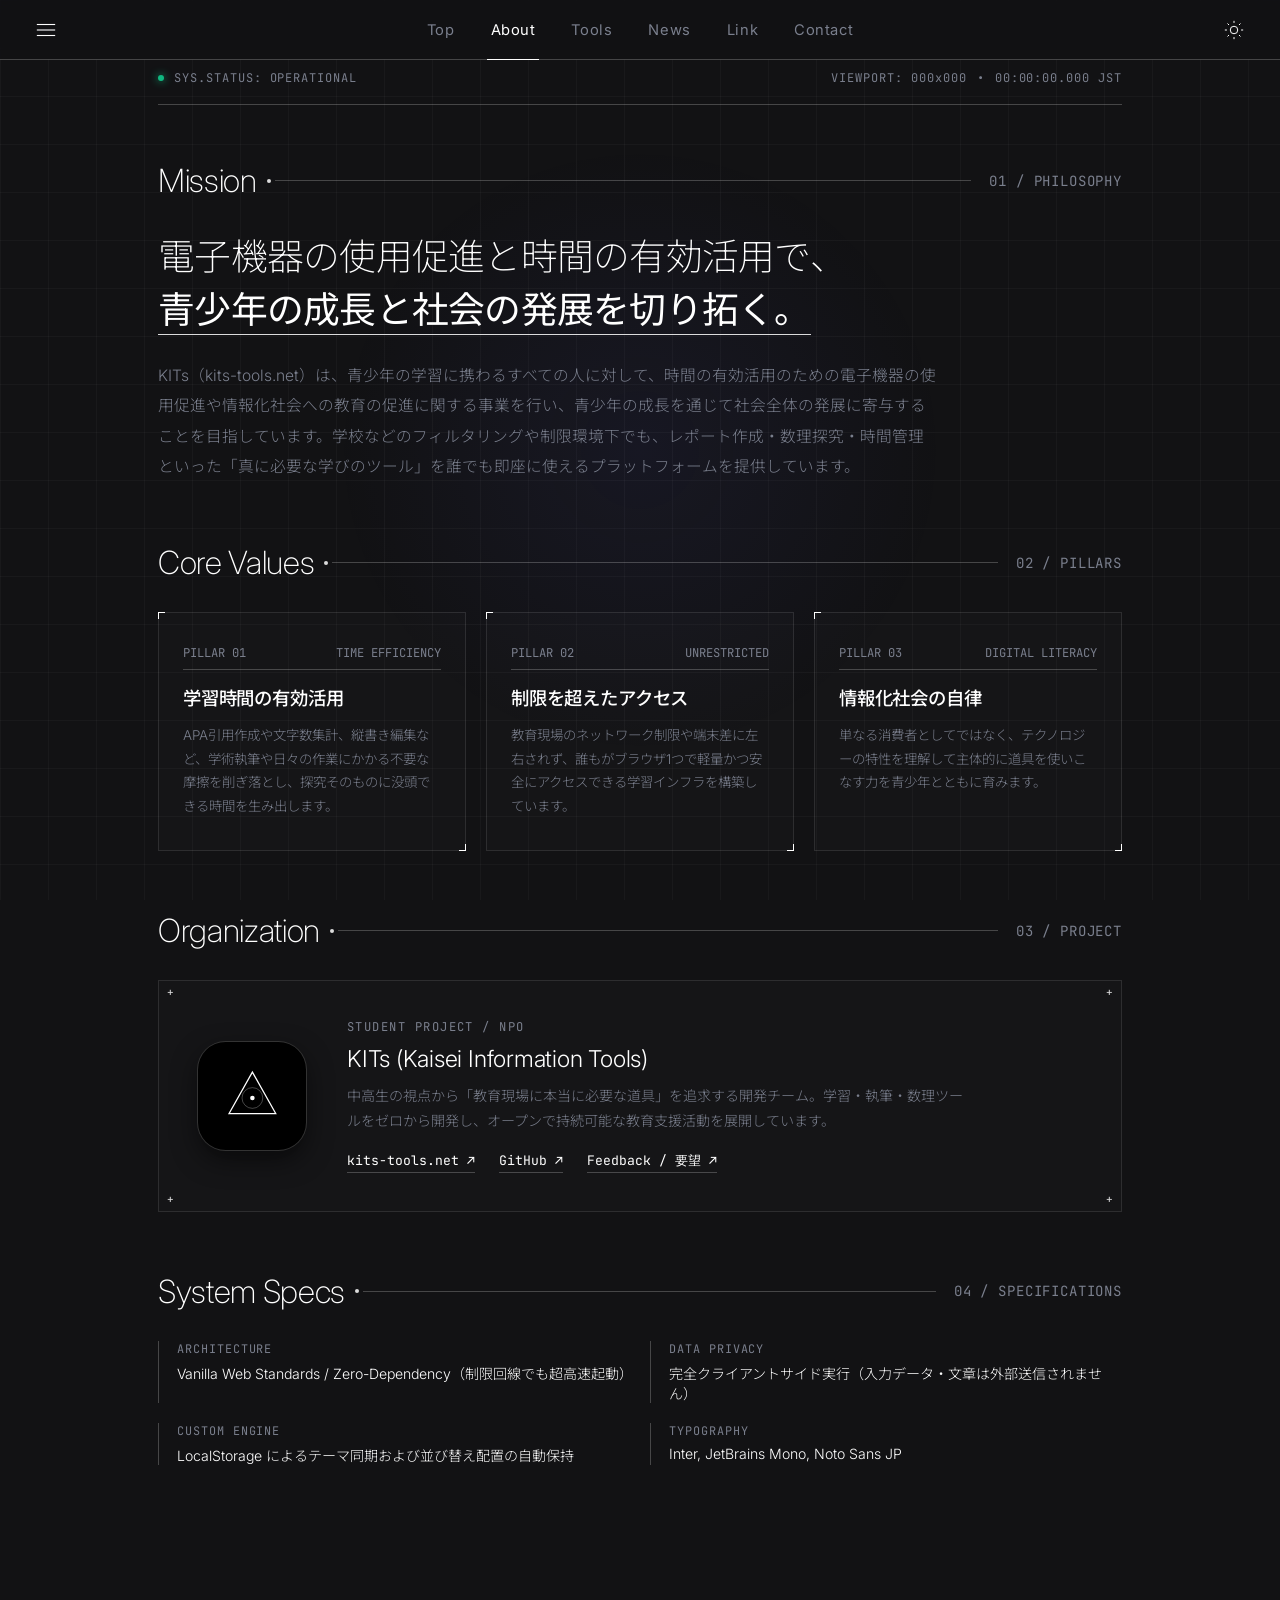
==== about.html @ 4d2abd94 "Create about.html" ====
<!DOCTYPE html>
<html lang="ja">
<head>
  <meta charset="UTF-8" />
  <meta name="viewport" content="width=device-width, initial-scale=1.0" />
  <title>About | KITs (kits-tools.net)</title>
  
  <link rel="preconnect" href="https://fonts.googleapis.com">
  <link rel="preconnect" href="https://fonts.gstatic.com" crossorigin>
  <link href="https://fonts.googleapis.com/css2?family=Inter:wght@200;300;400;500;600&family=JetBrains+Mono:wght@300;400;500&family=Noto+Sans+JP:wght@300;400;500&display=swap" rel="stylesheet">
  <link rel="stylesheet" href="css/style.css">

  <script>
    (function() {
      const savedTheme = localStorage.getItem('tools_theme');
      if (savedTheme === 'light') document.documentElement.classList.add('light');
    })();
  </script>
</head>
<body>

  <div class="spotlight-grid"></div>

  <header class="header">
    <button class="menu-btn" aria-label="Menu">
      <svg width="22" height="22" viewBox="0 0 24 24" stroke="currentColor" stroke-width="1.2" fill="none">
        <line x1="2" y1="6" x2="22" y2="6"></line>
        <line x1="2" y1="12" x2="22" y2="12"></line>
        <line x1="2" y1="18" x2="22" y2="18"></line>
      </svg>
    </button>

    <nav class="main-nav">
      <a href="index.html" class="nav-link">Top</a>
      <a href="about.html" class="nav-link active">About</a>
      <a href="index.html" class="nav-link">Tools</a>
      <a href="#" class="nav-link">News</a>
      <a href="#" class="nav-link">Link</a>
      <a href="#" class="nav-link">Contact</a>
    </nav>

    <button class="theme-btn" id="themeBtn" aria-label="Toggle Theme">
      <svg width="20" height="20" viewBox="0 0 24 24" fill="none" stroke="currentColor" stroke-width="1.2">
        <circle cx="12" cy="12" r="4.5"></circle>
        <line x1="12" y1="1" x2="12" y2="3.5"></line>
        <line x1="12" y1="20.5" x2="12" y2="23"></line>
        <line x1="4.22" y1="4.22" x2="6" y2="6"></line>
        <line x1="18" y1="18" x2="19.78" y2="19.78"></line>
        <line x1="1" y1="12" x2="3.5" y2="12"></line>
        <line x1="20.5" y1="12" x2="23" y2="12"></line>
        <line x1="4.22" y1="19.78" x2="6" y2="18"></line>
        <line x1="18" y1="6" x2="19.78" y2="4.22"></line>
      </svg>
    </button>
  </header>

  <main class="container">
    <div class="hud-bar">
      <div class="hud-group">
        <span class="hud-dot"></span>
        <span>SYS.STATUS: OPERATIONAL</span>
      </div>
      <div class="hud-group">
        <span>VIEWPORT: <span id="viewportDim">000x000</span></span>
        <span>•</span>
        <span id="liveClock">00:00:00.000 JST</span>
      </div>
    </div>

    <!-- 01: Mission -->
    <section class="section">
      <div class="section-header">
        <h1 class="section-title">Mission</h1>
        <div class="section-line"></div>
        <span class="section-tag">01 / PHILOSOPHY</span>
      </div>

      <p class="hero-lead">
        電子機器の使用促進と時間の有効活用で、<br>
        <span class="highlight">青少年の成長と社会の発展を切り拓く。</span>
      </p>
      <p class="hero-sub">
        KITs（kits-tools.net）は、青少年の学習に携わるすべての人に対して、時間の有効活用のための電子機器の使用促進や情報化社会への教育の促進に関する事業を行い、青少年の成長を通じて社会全体の発展に寄与することを目指しています。学校などのフィルタリングや制限環境下でも、レポート作成・数理探究・時間管理といった「真に必要な学びのツール」を誰でも即座に使えるプラットフォームを提供しています。
      </p>
    </section>

    <!-- 02: Core Values -->
    <section class="section">
      <div class="section-header">
        <h2 class="section-title">Core Values</h2>
        <div class="section-line"></div>
        <span class="section-tag">02 / PILLARS</span>
      </div>

      <div class="concept-grid">
        <div class="corner-card tilt-card">
          <div class="card-meta">
            <span>PILLAR 01</span>
            <span>TIME EFFICIENCY</span>
          </div>
          <div class="card-title">学習時間の有効活用</div>
          <p class="card-desc">
            APA引用作成や文字数集計、縦書き編集など、学術執筆や日々の作業にかかる不要な摩擦を削ぎ落とし、探究そのものに没頭できる時間を生み出します。
          </p>
        </div>

        <div class="corner-card tilt-card">
          <div class="card-meta">
            <span>PILLAR 02</span>
            <span>UNRESTRICTED</span>
          </div>
          <div class="card-title">制限を超えたアクセス</div>
          <p class="card-desc">
            教育現場のネットワーク制限や端末差に左右されず、誰もがブラウザ1つで軽量かつ安全にアクセスできる学習インフラを構築しています。
          </p>
        </div>

        <div class="corner-card tilt-card">
          <div class="card-meta">
            <span>PILLAR 03</span>
            <span>DIGITAL LITERACY</span>
          </div>
          <div class="card-title">情報化社会の自律</div>
          <p class="card-desc">
            単なる消費者としてではなく、テクノロジーの特性を理解して主体的に道具を使いこなす力を青少年とともに育みます。
          </p>
        </div>
      </div>
    </section>

    <!-- 03: Organization -->
    <section class="section">
      <div class="section-header">
        <h2 class="section-title">Organization</h2>
        <div class="section-line"></div>
        <span class="section-tag">03 / PROJECT</span>
      </div>

      <div class="creator-plate">
        <span class="cross-mark cross-tl">+</span>
        <span class="cross-mark cross-tr">+</span>
        <span class="cross-mark cross-bl">+</span>
        <span class="cross-mark cross-br">+</span>

        <div class="creator-symbol">
          <svg viewBox="0 0 100 100">
            <polygon points="50,14 86,78 14,78" fill="none" class="svg-main-stroke" stroke-width="2"/>
            <circle cx="50" cy="54" r="16" fill="none" class="svg-muted-stroke" stroke-width="1.5"/>
            <circle cx="50" cy="54" r="3.5" class="svg-main-fill"/>
          </svg>
        </div>

        <div class="creator-details">
          <span class="creator-tag">STUDENT PROJECT / NPO</span>
          <h3 class="creator-name">KITs (Kaisei Information Tools)</h3>
          <p class="creator-bio">
            中高生の視点から「教育現場に本当に必要な道具」を追求する開発チーム。学習・執筆・数理ツールをゼロから開発し、オープンで持続可能な教育支援活動を展開しています。
          </p>
          <div class="creator-links">
            <a href="https://www.kits-tools.net" target="_blank" class="creator-link">kits-tools.net ↗</a>
            <a href="https://github.com/Kaisei-Information-Tools" target="_blank" class="creator-link">GitHub ↗</a>
            <a href="https://forms.gle" target="_blank" class="creator-link">Feedback / 要望 ↗</a>
          </div>
        </div>
      </div>
    </section>

    <!-- 04: System Specs -->
    <section class="section">
      <div class="section-header">
        <h2 class="section-title">System Specs</h2>
        <div class="section-line"></div>
        <span class="section-tag">04 / SPECIFICATIONS</span>
      </div>

      <div class="spec-grid">
        <div class="spec-item">
          <span class="spec-key">ARCHITECTURE</span>
          <span class="spec-val">Vanilla Web Standards / Zero-Dependency（制限回線でも超高速起動）</span>
        </div>
        <div class="spec-item">
          <span class="spec-key">DATA PRIVACY</span>
          <span class="spec-val">完全クライアントサイド実行（入力データ・文章は外部送信されません）</span>
        </div>
        <div class="spec-item">
          <span class="spec-key">CUSTOM ENGINE</span>
          <span class="spec-val">LocalStorage によるテーマ同期および並び替え配置の自動保持</span>
        </div>
        <div class="spec-item">
          <span class="spec-key">TYPOGRAPHY</span>
          <span class="spec-val">Inter, JetBrains Mono, Noto Sans JP</span>
        </div>
      </div>
    </section>
  </main>

  <script src="js/theme.js"></script>
  <script src="js/about.js"></script>
</body>
</html>
---- css/style.css ----
/* ─── カラー変数（ダークモード） ─── */
:root {
  --bg: #121214;
  --nav-bg: rgba(18, 18, 20, 0.88);
  --text-main: #ffffff;
  --text-sub: #7a7f8d;

  /* シャープな極細ヘアライン */
  --sharp-line: rgba(255, 255, 255, 0.22);
  --sharp-line-bright: rgba(255, 255, 255, 0.85);
  --sharp-active: #ffffff;

  --card-bg: rgba(255, 255, 255, 0.015);
  --card-border: rgba(255, 255, 255, 0.1);
  --card-hover-border: rgba(255, 255, 255, 0.4);
  --card-hover: rgba(255, 255, 255, 0.03);

  --icon-bg: #000000;
  --icon-border: rgba(255, 255, 255, 0.2);
  --icon-border-hover: rgba(255, 255, 255, 0.7);
  --icon-shadow: 0 10px 24px rgba(0, 0, 0, 0.5);
  --icon-shadow-hover: 0 14px 32px rgba(0, 0, 0, 0.75), 0 0 14px rgba(255, 255, 255, 0.08);

  --clock-face: #1E1E1E;
  --svg-main: #ffffff;
  --svg-muted: rgba(255, 255, 255, 0.28);
  --custom-bar-bg: rgba(255, 255, 255, 0.04);
  --spotlight: rgba(99, 102, 241, 0.07);
  --grid-line: rgba(255, 255, 255, 0.03);
}

/* ─── カラー変数（ライトモード） ─── */
html.light {
  --bg: #f8f9fa;
  --nav-bg: rgba(248, 249, 250, 0.88);
  --text-main: #111215;
  --text-sub: #6c727f;

  --sharp-line: rgba(0, 0, 0, 0.14);
  --sharp-line-bright: rgba(0, 0, 0, 0.85);
  --sharp-active: #111215;

  --card-bg: rgba(0, 0, 0, 0.012);
  --card-border: rgba(0, 0, 0, 0.08);
  --card-hover-border: rgba(0, 0, 0, 0.35);
  --card-hover: rgba(0, 0, 0, 0.03);

  --icon-bg: #ffffff;
  --icon-border: rgba(0, 0, 0, 0.12);
  --icon-border-hover: rgba(0, 0, 0, 0.35);
  --icon-shadow: 0 4px 14px rgba(0, 0, 0, 0.05), 0 1px 2px rgba(0, 0, 0, 0.03);
  --icon-shadow-hover: 0 8px 20px rgba(0, 0, 0, 0.09), 0 2px 4px rgba(0, 0, 0, 0.04);

  --clock-face: #eef0f3;
  --svg-main: #111215;
  --svg-muted: rgba(0, 0, 0, 0.2);
  --custom-bar-bg: rgba(0, 0, 0, 0.03);
  --spotlight: rgba(0, 0, 0, 0.025);
  --grid-line: rgba(0, 0, 0, 0.035);
}

/* ─── リセット＆基本スタイル ─── */
* {
  margin: 0;
  padding: 0;
  box-sizing: border-box;
  -webkit-font-smoothing: antialiased;
}

body {
  background-color: var(--bg);
  color: var(--text-main);
  font-family: 'Inter', 'Noto Sans JP', sans-serif;
  transition: background-color 0.25s ease, color 0.25s ease;
  min-height: 100vh;
  padding-bottom: 90px;
  position: relative;
  overflow-x: hidden;
}

/* マウス追従グリッド背景（About用） */
.spotlight-grid {
  position: fixed;
  inset: 0;
  pointer-events: none;
  z-index: 0;
  background-image: 
    radial-gradient(circle 380px at var(--mouse-x, 50vw) var(--mouse-y, 50vh), var(--spotlight), transparent 80%),
    linear-gradient(to right, var(--grid-line) 1px, transparent 1px),
    linear-gradient(to bottom, var(--grid-line) 1px, transparent 1px);
  background-size: 100% 100%, 48px 48px, 48px 48px;
}

/* ─── ヘッダー ─── */
.header {
  position: sticky;
  top: 0;
  z-index: 100;
  background: var(--nav-bg);
  backdrop-filter: blur(16px);
  -webkit-backdrop-filter: blur(16px);
  display: flex;
  align-items: center;
  justify-content: space-between;
  height: 60px;
  padding: 0 28px;
  border-bottom: 1px solid var(--sharp-line);
}

.menu-btn, .theme-btn {
  background: none;
  border: none;
  color: var(--text-main);
  cursor: pointer;
  display: flex;
  align-items: center;
  justify-content: center;
  width: 36px;
  height: 36px;
  outline: none;
  transition: opacity 0.2s ease;
}
.menu-btn:hover, .theme-btn:hover {
  opacity: 0.6;
}

.main-nav {
  display: flex;
  align-items: center;
  gap: 36px;
  height: 100%;
}

.nav-link {
  color: var(--text-sub);
  text-decoration: none;
  font-size: 0.92rem;
  font-weight: 400;
  letter-spacing: 0.04em;
  position: relative;
  display: flex;
  align-items: center;
  height: 100%;
  outline: none;
  transition: color 0.2s ease;
}

.nav-link:hover, .nav-link.active {
  color: var(--text-main);
}

.nav-link.active::after {
  content: '';
  position: absolute;
  bottom: -1px;
  left: -4px;
  right: -4px;
  height: 1px;
  background-color: var(--sharp-active);
}

/* ─── サブナビゲーション ─── */
.sub-nav-wrapper {
  display: flex;
  flex-direction: column;
  align-items: center;
  padding: 34px 0 20px;
  gap: 12px;
}

.sub-nav {
  display: flex;
  gap: 40px;
  position: relative;
}

.sub-link {
  background: none;
  border: none;
  color: var(--text-sub);
  font-size: 1.15rem;
  font-weight: 300;
  letter-spacing: 0.03em;
  cursor: pointer;
  position: relative;
  padding: 6px 4px 10px;
  outline: none;
  transition: color 0.2s ease;
}

.sub-link:hover, .sub-link.active {
  color: var(--text-main);
}

.sub-link.active::after {
  content: '';
  position: absolute;
  bottom: 0;
  left: 0;
  width: 100%;
  height: 1px;
  background-color: var(--sharp-active);
}

.sub-mini-clock {
  font-family: 'JetBrains Mono', monospace;
  font-size: 0.8rem;
  color: var(--text-sub);
  letter-spacing: 0.08em;
  opacity: 0.8;
  display: flex;
  align-items: center;
  gap: 6px;
  user-select: none;
}

.sub-mini-clock-dot {
  width: 5px;
  height: 5px;
  background-color: #10b981;
  border-radius: 50%;
  box-shadow: 0 0 6px #10b981;
}

.custom-toolbar {
  display: none;
  align-items: center;
  gap: 16px;
  font-size: 0.82rem;
  color: var(--text-sub);
  background: var(--custom-bar-bg);
  border: 1px solid var(--sharp-line);
  padding: 6px 16px;
  border-radius: 9999px;
  margin-top: 4px;
}

.custom-toolbar.show {
  display: inline-flex;
}

.reset-btn {
  background: none;
  border: 1px solid var(--sharp-line);
  color: var(--text-main);
  padding: 3px 10px;
  font-size: 0.78rem;
  border-radius: 4px;
  cursor: pointer;
  outline: none;
  transition: all 0.2s;
}
.reset-btn:hover {
  background: var(--card-hover);
  border-color: var(--sharp-active);
}

/* ─── メインコンテナ ─── */
.container {
  position: relative;
  z-index: 1;
  max-width: 1020px;
  margin: 0 auto;
  padding: 10px 28px;
}

.section {
  margin-bottom: 60px;
}

.section-header {
  display: flex;
  align-items: center;
  gap: 18px;
  margin-bottom: 30px;
}

.section-title {
  font-size: 2.0rem;
  font-weight: 200;
  letter-spacing: -0.01em;
  white-space: nowrap;
}

.section-line {
  flex: 1;
  height: 1px;
  background: var(--sharp-line);
  position: relative;
}

.section-line::before {
  content: '';
  position: absolute;
  left: -8px;
  top: -1.5px;
  width: 4px;
  height: 4px;
  background: var(--sharp-line-bright);
  border-radius: 50%;
}

.section-count, .section-tag {
  font-family: 'JetBrains Mono', monospace;
  font-size: 0.88rem;
  color: var(--text-sub);
  white-space: nowrap;
  letter-spacing: 0.06em;
  font-weight: 400;
}

/* ─── ツールグリッド ─── */
.tools-grid {
  display: grid;
  grid-template-columns: repeat(auto-fill, minmax(210px, 1fr));
  gap: 32px 20px;
}

.tool-item {
  display: flex;
  flex-direction: column;
  text-decoration: none;
  color: inherit;
  padding: 12px;
  border-radius: 18px;
  position: relative;
  transition: background 0.2s ease, transform 0.2s ease;
  cursor: pointer;
  user-select: none;
}

.tool-item:hover {
  background: var(--card-hover);
  transform: translateY(-4px);
}

.tool-item.dragging {
  opacity: 0.35;
  transform: scale(0.95);
}

.tool-item.drag-over {
  outline: 1px dashed var(--sharp-active);
  outline-offset: 4px;
  border-radius: 18px;
}

.icon-box {
  width: 100%;
  max-width: 178px;
  aspect-ratio: 1 / 1;
  background-color: var(--icon-bg);
  border: 1px solid var(--icon-border);
  border-radius: 26%;
  display: flex;
  align-items: center;
  justify-content: center;
  margin-bottom: 16px;
  box-shadow: var(--icon-shadow);
  transition: border-color 0.2s ease, box-shadow 0.2s ease, background-color 0.25s ease;
  overflow: hidden;
}

.tool-item:hover .icon-box {
  border-color: var(--icon-border-hover);
  box-shadow: var(--icon-shadow-hover);
}

.icon-box svg {
  width: 100%;
  height: 100%;
  display: block;
}

.tool-title {
  font-size: 1.15rem;
  font-weight: 500;
  margin-bottom: 5px;
  letter-spacing: -0.01em;
  line-height: 1.3;
}

.tool-desc {
  font-size: 0.85rem;
  color: var(--text-sub);
  line-height: 1.48;
  font-weight: 300;
}

/* ─── Aboutページ固有スタイル ─── */
.hud-bar {
  display: flex;
  align-items: center;
  justify-content: space-between;
  font-family: 'JetBrains Mono', monospace;
  font-size: 0.75rem;
  color: var(--text-sub);
  letter-spacing: 0.08em;
  padding-bottom: 18px;
  border-bottom: 1px solid var(--sharp-line);
  margin-bottom: 56px;
  flex-wrap: wrap;
  gap: 12px;
}

.hud-group {
  display: flex;
  align-items: center;
  gap: 10px;
}

.hud-dot {
  width: 6px;
  height: 6px;
  background-color: #10b981;
  border-radius: 50%;
  box-shadow: 0 0 8px #10b981;
  animation: pulse 2s infinite;
}

@keyframes pulse {
  0%, 100% { opacity: 1; }
  50% { opacity: 0.3; }
}

.hero-lead {
  font-size: clamp(1.5rem, 3.5vw, 2.3rem);
  font-weight: 200;
  line-height: 1.45;
  letter-spacing: -0.02em;
  margin-bottom: 24px;
  max-width: 820px;
}

.hero-lead .highlight {
  font-weight: 400;
  border-bottom: 1px solid var(--sharp-line-bright);
  padding-bottom: 2px;
}

.hero-sub {
  font-size: 0.98rem;
  color: var(--text-sub);
  line-height: 1.95;
  font-weight: 300;
  max-width: 780px;
}

.concept-grid {
  display: grid;
  grid-template-columns: repeat(3, 1fr);
  gap: 20px;
  perspective: 1000px;
}

.corner-card {
  position: relative;
  background: var(--card-bg);
  border: 1px solid var(--card-border);
  padding: 32px 24px;
  display: flex;
  flex-direction: column;
  gap: 14px;
  transition: border-color 0.25s, transform 0.15s ease-out, box-shadow 0.25s;
  transform-style: preserve-3d;
}

.corner-card::before, .corner-card::after {
  content: '';
  position: absolute;
  width: 6px;
  height: 6px;
  border-color: var(--sharp-line-bright);
  pointer-events: none;
}
.corner-card::before {
  top: -1px; left: -1px;
  border-top: 1px solid;
  border-left: 1px solid;
}
.corner-card::after {
  bottom: -1px; right: -1px;
  border-bottom: 1px solid;
  border-right: 1px solid;
}

.corner-card:hover {
  border-color: var(--card-hover-border);
  box-shadow: 0 14px 30px rgba(0, 0, 0, 0.15);
}

.card-meta {
  display: flex;
  justify-content: space-between;
  align-items: center;
  font-family: 'JetBrains Mono', monospace;
  font-size: 0.76rem;
  color: var(--text-sub);
  border-bottom: 1px solid var(--sharp-line);
  padding-bottom: 8px;
}

.card-title {
  font-size: 1.15rem;
  font-weight: 500;
  letter-spacing: -0.01em;
}

.card-desc {
  font-size: 0.84rem;
  color: var(--text-sub);
  line-height: 1.75;
  font-weight: 300;
}

.creator-plate {
  position: relative;
  background: var(--card-bg);
  border: 1px solid var(--card-border);
  padding: 38px;
  display: flex;
  align-items: center;
  gap: 40px;
}

.cross-mark {
  position: absolute;
  font-family: 'JetBrains Mono', monospace;
  font-size: 11px;
  line-height: 1;
  color: var(--sharp-line-bright);
  pointer-events: none;
}
.cross-tl { top: 6px; left: 8px; }
.cross-tr { top: 6px; right: 8px; }
.cross-bl { bottom: 6px; left: 8px; }
.cross-br { bottom: 6px; right: 8px; }

.creator-symbol {
  width: 110px;
  height: 110px;
  background: var(--icon-bg);
  border: 1px solid var(--icon-border);
  border-radius: 26%;
  display: flex;
  align-items: center;
  justify-content: center;
  box-shadow: var(--icon-shadow);
  flex-shrink: 0;
  transition: transform 0.3s ease;
}

.creator-plate:hover .creator-symbol {
  transform: scale(1.03);
}

.creator-symbol svg {
  width: 60%;
  height: 60%;
}

.creator-details {
  display: flex;
  flex-direction: column;
  gap: 10px;
  flex: 1;
}

.creator-tag {
  font-family: 'JetBrains Mono', monospace;
  font-size: 0.76rem;
  color: var(--text-sub);
  letter-spacing: 0.12em;
}

.creator-name {
  font-size: 1.45rem;
  font-weight: 300;
  letter-spacing: -0.01em;
}

.creator-bio {
  font-size: 0.88rem;
  color: var(--text-sub);
  line-height: 1.8;
  font-weight: 300;
  max-width: 620px;
}

.creator-links {
  display: flex;
  gap: 24px;
  margin-top: 8px;
}

.creator-link {
  font-family: 'JetBrains Mono', monospace;
  font-size: 0.82rem;
  color: var(--text-main);
  text-decoration: none;
  border-bottom: 1px solid var(--sharp-line);
  padding-bottom: 2px;
  transition: all 0.2s;
}

.creator-link:hover {
  border-bottom-color: var(--sharp-active);
  letter-spacing: 0.05em;
}

.spec-grid {
  display: grid;
  grid-template-columns: repeat(2, 1fr);
  gap: 20px;
}

.spec-item {
  border-left: 1px solid var(--sharp-line);
  padding-left: 18px;
  display: flex;
  flex-direction: column;
  gap: 6px;
}

.spec-key {
  font-family: 'JetBrains Mono', monospace;
  font-size: 0.74rem;
  color: var(--text-sub);
  letter-spacing: 0.08em;
}

.spec-val {
  font-size: 0.88rem;
  font-weight: 300;
  color: var(--text-main);
}

/* ─── SVG カラー連動クラス ─── */
.svg-main-stroke { stroke: var(--svg-main) !important; }
.svg-main-fill   { fill: var(--svg-main) !important; }
.svg-muted-stroke{ stroke: var(--svg-muted) !important; }

/* ─── レスポンシブ ─── */
@media (max-width: 768px) {
  .concept-grid { grid-template-columns: 1fr; }
  .creator-plate { flex-direction: column; align-items: flex-start; padding: 28px 20px; gap: 24px; }
  .spec-grid { grid-template-columns: 1fr; }
}

@media (max-width: 640px) {
  .tools-grid { grid-template-columns: repeat(2, 1fr); gap: 20px 14px; }
  .icon-box { max-width: 100%; }
  .main-nav { display: none; }
  .section-title { font-size: 1.6rem; }
}
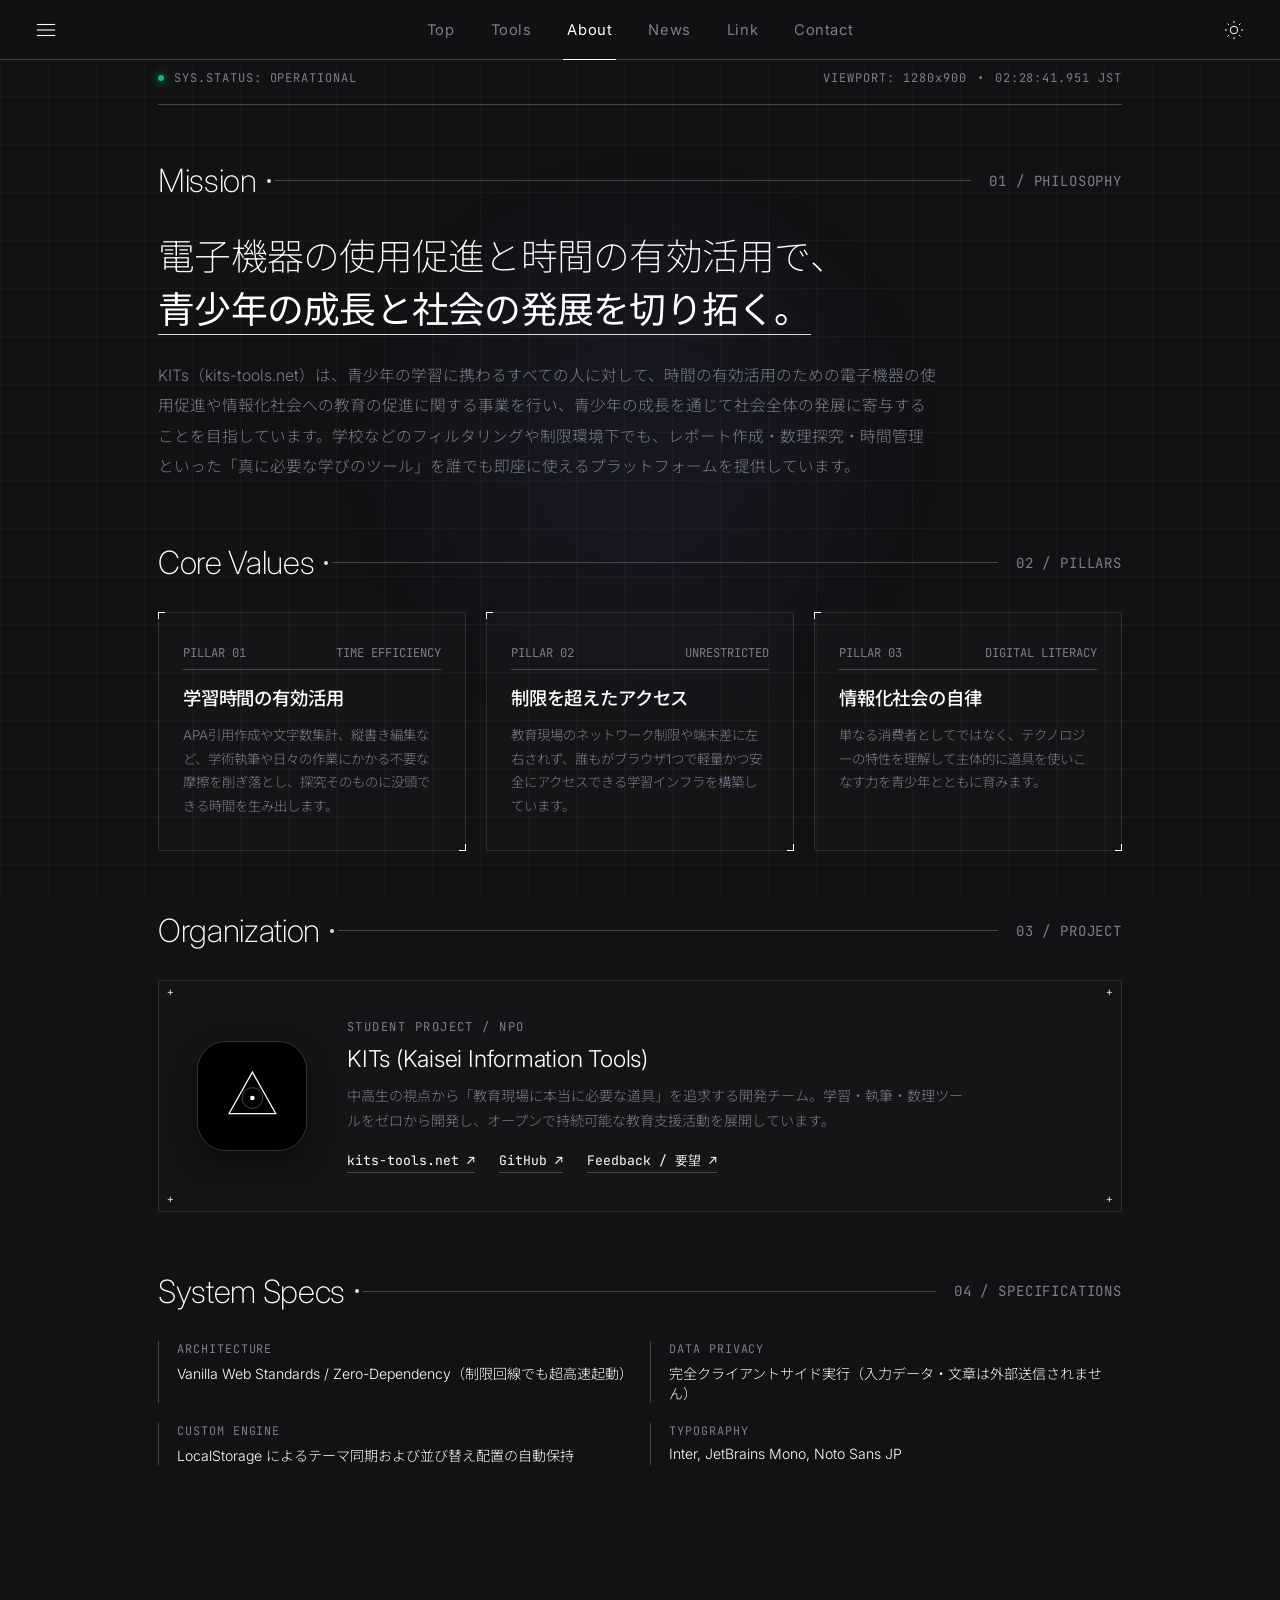
==== commit 6ffe423c: "Fix active class for About link in navigation" ====
--- a/about.html
+++ b/about.html
@@ -32,8 +32,8 @@
 
     <nav class="main-nav">
       <a href="index.html" class="nav-link">Top</a>
+      <a href="index.html" class="nav-link">Tools</a>
       <a href="about.html" class="nav-link active">About</a>
-      <a href="index.html" class="nav-link">Tools</a>
       <a href="#" class="nav-link">News</a>
       <a href="#" class="nav-link">Link</a>
       <a href="#" class="nav-link">Contact</a>
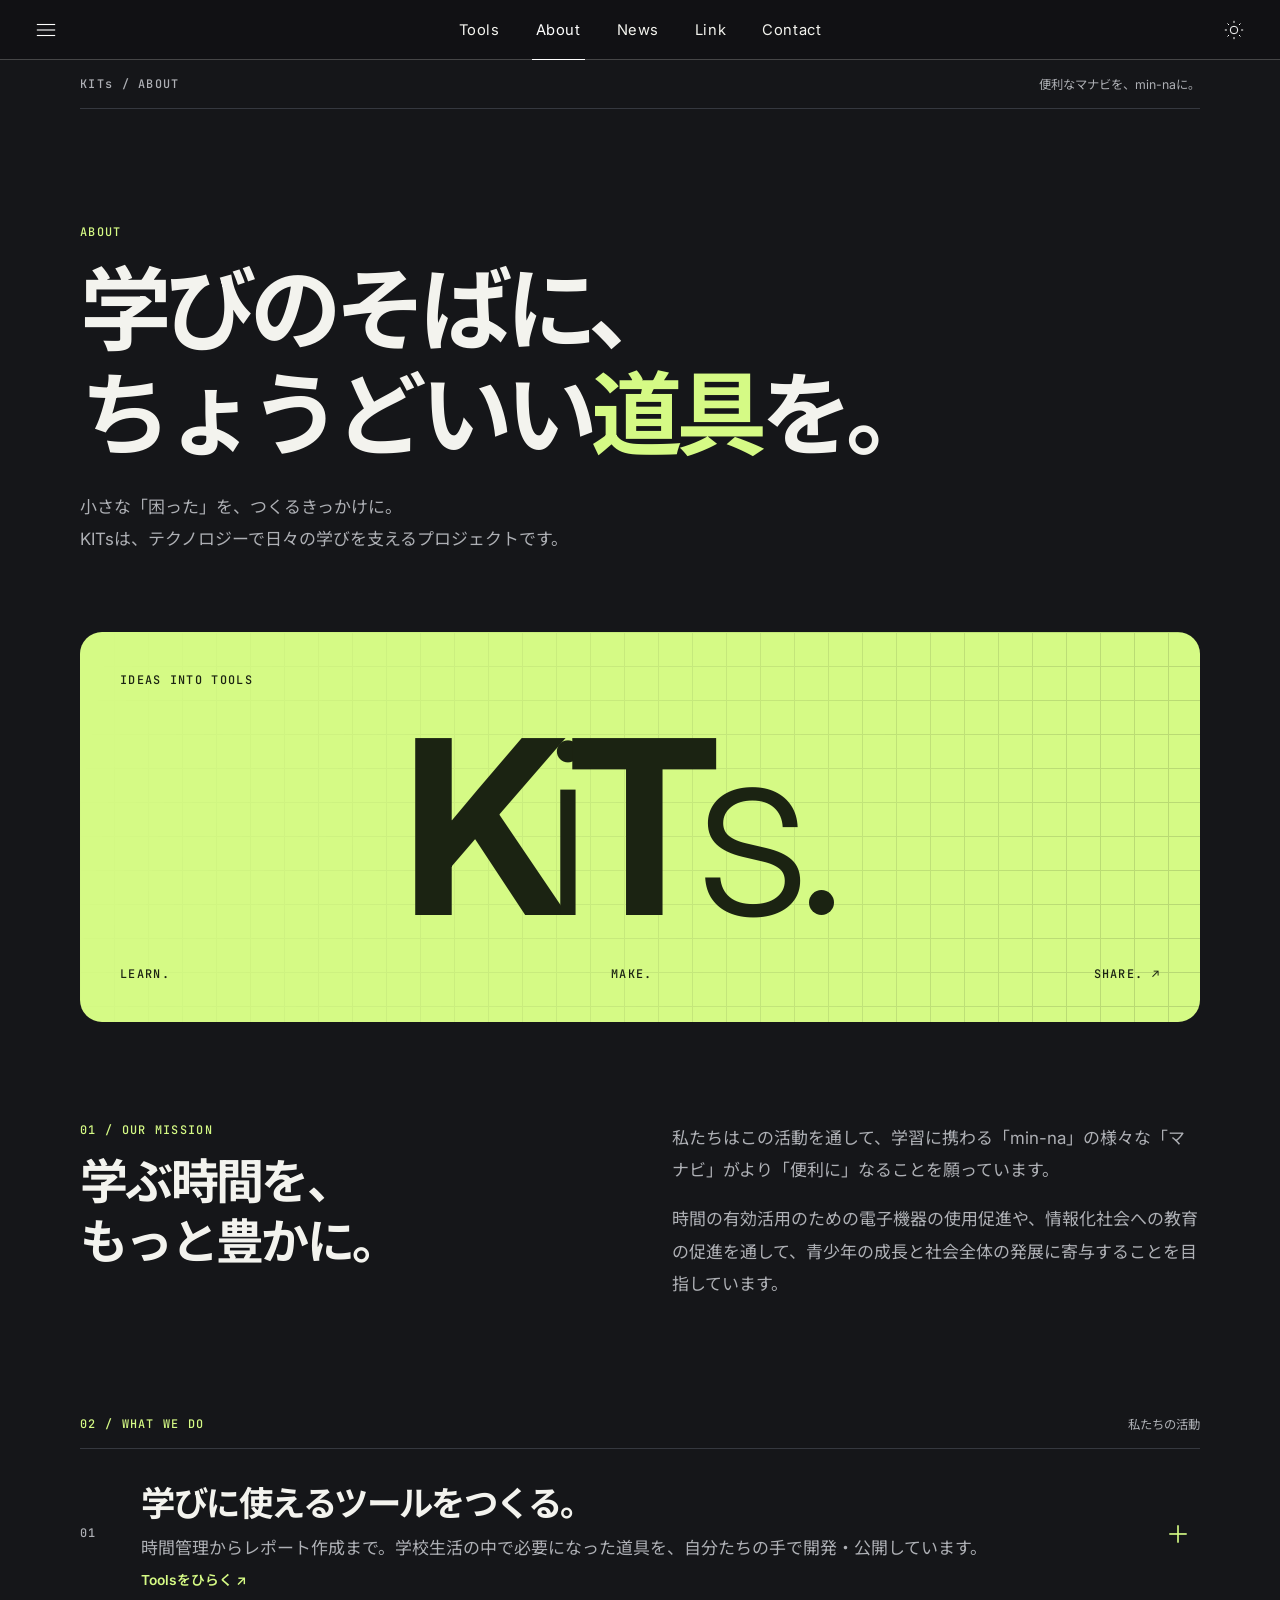
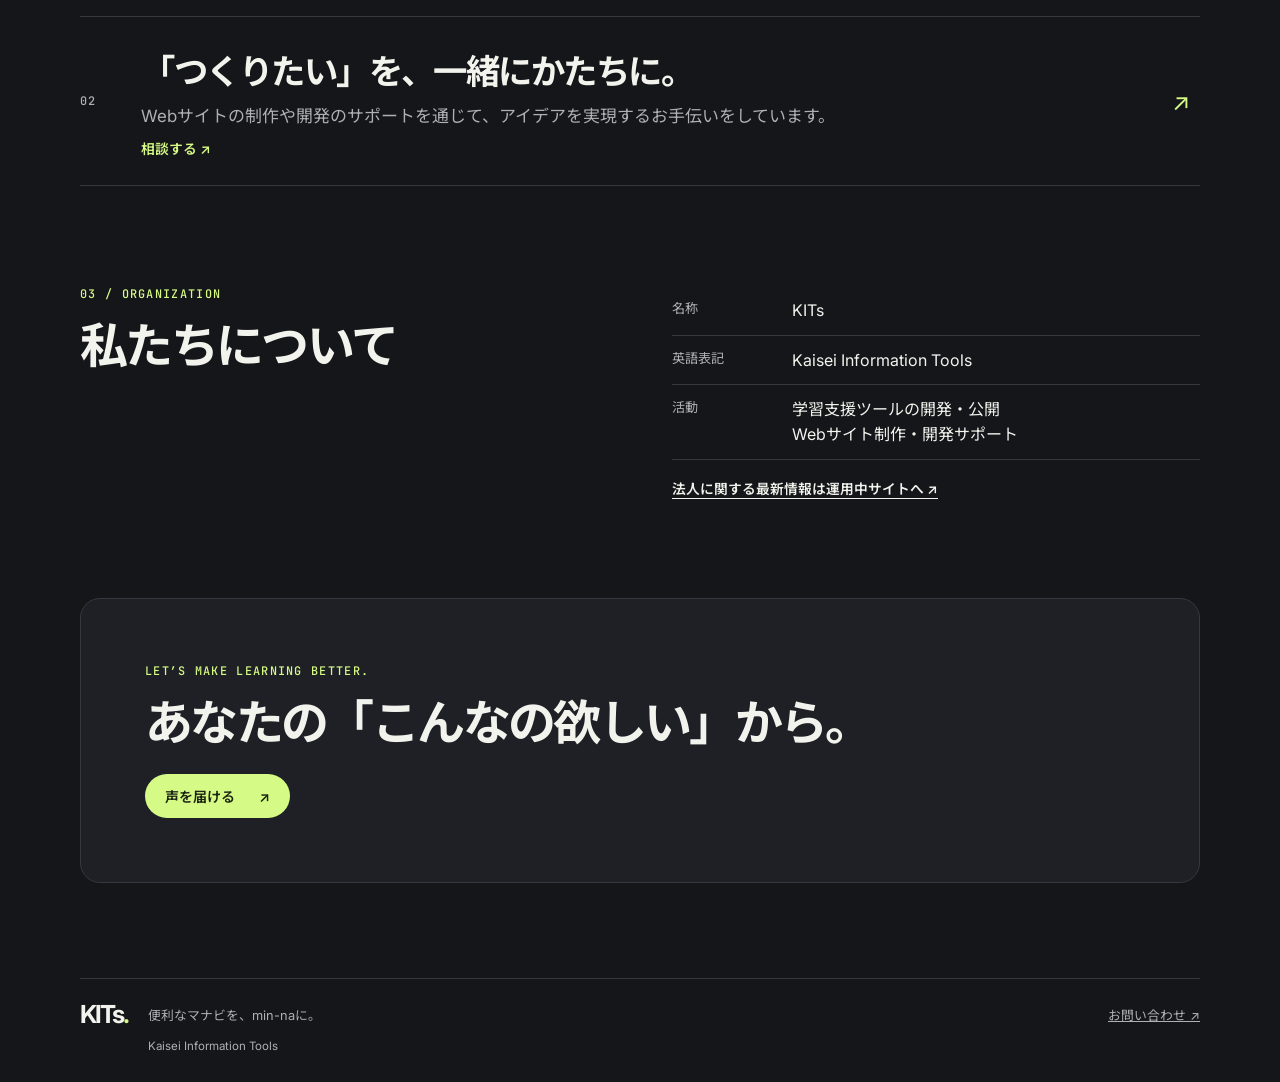
==== commit c291056c: "Design KITs information pages and activate the site menu" ====
--- a/about.html
+++ b/about.html
@@ -16,13 +16,11 @@
       if (savedTheme === 'light') document.documentElement.classList.add('light');
     })();
   </script>
+<link rel="stylesheet" href="css/pages.css">
+<link rel="stylesheet" href="css/navigation.css">
 </head>
-<body>
-
-  <div class="spotlight-grid"></div>
-
-  <header class="header">
-    <button class="menu-btn" aria-label="Menu">
+<body class="info-page"><a class="skip-link" href="#main">本文へ移動</a>  <header class="header">
+    <button class="menu-btn" aria-label="メニューを開く">
       <svg width="22" height="22" viewBox="0 0 24 24" stroke="currentColor" stroke-width="1.2" fill="none">
         <line x1="2" y1="6" x2="22" y2="6"></line>
         <line x1="2" y1="12" x2="22" y2="12"></line>
@@ -31,12 +29,11 @@
     </button>
 
     <nav class="main-nav">
-      <a href="index.html" class="nav-link">Top</a>
       <a href="index.html" class="nav-link">Tools</a>
       <a href="about.html" class="nav-link active">About</a>
-      <a href="#" class="nav-link">News</a>
-      <a href="#" class="nav-link">Link</a>
-      <a href="#" class="nav-link">Contact</a>
+      <a href="news.html" class="nav-link">News</a>
+      <a href="links.html" class="nav-link">Link</a>
+      <a href="contact.html" class="nav-link">Contact</a>
     </nav>
 
     <button class="theme-btn" id="themeBtn" aria-label="Toggle Theme">
@@ -53,148 +50,26 @@
       </svg>
     </button>
   </header>
-
-  <main class="container">
-    <div class="hud-bar">
-      <div class="hud-group">
-        <span class="hud-dot"></span>
-        <span>SYS.STATUS: OPERATIONAL</span>
-      </div>
-      <div class="hud-group">
-        <span>VIEWPORT: <span id="viewportDim">000x000</span></span>
-        <span>•</span>
-        <span id="liveClock">00:00:00.000 JST</span>
-      </div>
-    </div>
-
-    <!-- 01: Mission -->
-    <section class="section">
-      <div class="section-header">
-        <h1 class="section-title">Mission</h1>
-        <div class="section-line"></div>
-        <span class="section-tag">01 / PHILOSOPHY</span>
-      </div>
-
-      <p class="hero-lead">
-        電子機器の使用促進と時間の有効活用で、<br>
-        <span class="highlight">青少年の成長と社会の発展を切り拓く。</span>
-      </p>
-      <p class="hero-sub">
-        KITs（kits-tools.net）は、青少年の学習に携わるすべての人に対して、時間の有効活用のための電子機器の使用促進や情報化社会への教育の促進に関する事業を行い、青少年の成長を通じて社会全体の発展に寄与することを目指しています。学校などのフィルタリングや制限環境下でも、レポート作成・数理探究・時間管理といった「真に必要な学びのツール」を誰でも即座に使えるプラットフォームを提供しています。
-      </p>
-    </section>
-
-    <!-- 02: Core Values -->
-    <section class="section">
-      <div class="section-header">
-        <h2 class="section-title">Core Values</h2>
-        <div class="section-line"></div>
-        <span class="section-tag">02 / PILLARS</span>
-      </div>
-
-      <div class="concept-grid">
-        <div class="corner-card tilt-card">
-          <div class="card-meta">
-            <span>PILLAR 01</span>
-            <span>TIME EFFICIENCY</span>
-          </div>
-          <div class="card-title">学習時間の有効活用</div>
-          <p class="card-desc">
-            APA引用作成や文字数集計、縦書き編集など、学術執筆や日々の作業にかかる不要な摩擦を削ぎ落とし、探究そのものに没頭できる時間を生み出します。
-          </p>
-        </div>
-
-        <div class="corner-card tilt-card">
-          <div class="card-meta">
-            <span>PILLAR 02</span>
-            <span>UNRESTRICTED</span>
-          </div>
-          <div class="card-title">制限を超えたアクセス</div>
-          <p class="card-desc">
-            教育現場のネットワーク制限や端末差に左右されず、誰もがブラウザ1つで軽量かつ安全にアクセスできる学習インフラを構築しています。
-          </p>
-        </div>
-
-        <div class="corner-card tilt-card">
-          <div class="card-meta">
-            <span>PILLAR 03</span>
-            <span>DIGITAL LITERACY</span>
-          </div>
-          <div class="card-title">情報化社会の自律</div>
-          <p class="card-desc">
-            単なる消費者としてではなく、テクノロジーの特性を理解して主体的に道具を使いこなす力を青少年とともに育みます。
-          </p>
-        </div>
-      </div>
-    </section>
-
-    <!-- 03: Organization -->
-    <section class="section">
-      <div class="section-header">
-        <h2 class="section-title">Organization</h2>
-        <div class="section-line"></div>
-        <span class="section-tag">03 / PROJECT</span>
-      </div>
-
-      <div class="creator-plate">
-        <span class="cross-mark cross-tl">+</span>
-        <span class="cross-mark cross-tr">+</span>
-        <span class="cross-mark cross-bl">+</span>
-        <span class="cross-mark cross-br">+</span>
-
-        <div class="creator-symbol">
-          <svg viewBox="0 0 100 100">
-            <polygon points="50,14 86,78 14,78" fill="none" class="svg-main-stroke" stroke-width="2"/>
-            <circle cx="50" cy="54" r="16" fill="none" class="svg-muted-stroke" stroke-width="1.5"/>
-            <circle cx="50" cy="54" r="3.5" class="svg-main-fill"/>
-          </svg>
-        </div>
-
-        <div class="creator-details">
-          <span class="creator-tag">STUDENT PROJECT / NPO</span>
-          <h3 class="creator-name">KITs (Kaisei Information Tools)</h3>
-          <p class="creator-bio">
-            中高生の視点から「教育現場に本当に必要な道具」を追求する開発チーム。学習・執筆・数理ツールをゼロから開発し、オープンで持続可能な教育支援活動を展開しています。
-          </p>
-          <div class="creator-links">
-            <a href="https://www.kits-tools.net" target="_blank" class="creator-link">kits-tools.net ↗</a>
-            <a href="https://github.com/Kaisei-Information-Tools" target="_blank" class="creator-link">GitHub ↗</a>
-            <a href="https://forms.gle" target="_blank" class="creator-link">Feedback / 要望 ↗</a>
-          </div>
-        </div>
-      </div>
-    </section>
-
-    <!-- 04: System Specs -->
-    <section class="section">
-      <div class="section-header">
-        <h2 class="section-title">System Specs</h2>
-        <div class="section-line"></div>
-        <span class="section-tag">04 / SPECIFICATIONS</span>
-      </div>
-
-      <div class="spec-grid">
-        <div class="spec-item">
-          <span class="spec-key">ARCHITECTURE</span>
-          <span class="spec-val">Vanilla Web Standards / Zero-Dependency（制限回線でも超高速起動）</span>
-        </div>
-        <div class="spec-item">
-          <span class="spec-key">DATA PRIVACY</span>
-          <span class="spec-val">完全クライアントサイド実行（入力データ・文章は外部送信されません）</span>
-        </div>
-        <div class="spec-item">
-          <span class="spec-key">CUSTOM ENGINE</span>
-          <span class="spec-val">LocalStorage によるテーマ同期および並び替え配置の自動保持</span>
-        </div>
-        <div class="spec-item">
-          <span class="spec-key">TYPOGRAPHY</span>
-          <span class="spec-val">Inter, JetBrains Mono, Noto Sans JP</span>
-        </div>
-      </div>
-    </section>
-  </main>
-
-  <script src="js/theme.js"></script>
-  <script src="js/about.js"></script>
-</body>
-</html>
+<main id="main" class="page-wrap"><div class="page-label"><span>KITs / ABOUT</span><span>便利なマナビを、min-naに。</span></div>
+<section class="page-hero"><p class="eyebrow">ABOUT</p><h1>学びのそばに、<br>ちょうどいい<span class="accent">道具</span>を。</h1><p class="intro">小さな「困った」を、つくるきっかけに。<br>KITsは、テクノロジーで日々の学びを支えるプロジェクトです。</p>
+</section><div class="hero-art" aria-hidden="true"><span class="art-caption">IDEAS INTO TOOLS</span><div class="art-letter">K<span>i</span>T<span>s</span><i class="art-dot"></i></div><div class="art-bottom"><span>LEARN.</span><span>MAKE.</span><span>SHARE. ↗</span></div></div>
+<section class="editorial" id="mission"><div><p class="eyebrow">01 / OUR MISSION</p><h2>学ぶ時間を、<br>もっと豊かに。</h2></div><div class="prose"><p>私たちはこの活動を通して、学習に携わる「min-na」の様々な「マナビ」がより「便利に」なることを願っています。</p><p>時間の有効活用のための電子機器の使用促進や、情報化社会への教育の促進を通して、青少年の成長と社会全体の発展に寄与することを目指しています。</p></div>
+</section>
+<section class="activities" id="activities"><div class="section-top"><p class="eyebrow">02 / WHAT WE DO</p><span>私たちの活動</span></div><a class="activity" href="index.html"><span class="activity-num">01</span><div><h2>学びに使えるツールをつくる。</h2><p>時間管理からレポート作成まで。学校生活の中で必要になった道具を、自分たちの手で開発・公開しています。</p><span class="small-link">Toolsをひらく ↗</span></div><span class="activity-icon">＋</span></a><a class="activity" href="contact.html"><span class="activity-num">02</span><div><h2>「つくりたい」を、一緒にかたちに。</h2><p>Webサイトの制作や開発のサポートを通じて、アイデアを実現するお手伝いをしています。</p><span class="small-link">相談する ↗</span></div><span class="activity-icon">↗</span></a>
+</section>
+<section class="editorial" id="organization"><div><p class="eyebrow">03 / ORGANIZATION</p><h2>私たちについて</h2></div><div>
+<dl class="org-list"><div><dt>名称</dt><dd>KITs</dd></div><div><dt>英語表記</dt><dd>Kaisei Information Tools</dd></div><div><dt>活動</dt><dd>学習支援ツールの開発・公開<br>Webサイト制作・開発サポート</dd></div>
+</dl><a class="text-link" href="https://www.kits-tools.net/about.html" target="_blank" rel="noopener noreferrer">法人に関する最新情報は運用中サイトへ ↗</a></div>
+</section>
+<section class="cta"><p class="eyebrow">LET’S MAKE LEARNING BETTER.</p><h2>あなたの「こんなの欲しい」から。</h2><a class="pill" href="contact.html">声を届ける <span>↗</span></a>
+</section>
+<footer class="site-footer"><a class="wordmark" href="index.html">KITs<span>.</span></a><p>便利なマナビを、min-naに。</p><a href="contact.html">お問い合わせ ↗</a><span>Kaisei Information Tools</span>
+</footer>
+</main>
+<script src="js/theme.js">
+</script>
+<script src="js/navigation.js">
+</script>
+<script src="js/pages.js">
+</script>
+</body></html>
--- a/css/style.css
+++ b/css/style.css
@@ -653,3 +653,228 @@
   .main-nav { display: none; }
   .section-title { font-size: 1.6rem; }
 }
+
+/* ─── index.html 上部：時計ウィジェット（横長ワイド版） ─── */
+.portal-clock-banner {
+  position: relative;
+  width: 100%;
+  max-width: 840px;          /* 横長にワイド化 */
+  min-height: 180px;         /* ほどよい高さでスマートな比率 */
+  margin: 16px auto 28px;
+  background-color: var(--card-bg);
+  background-size: cover;
+  background-position: center center;
+  background-repeat: no-repeat;
+  border: 1px solid var(--sharp-line);
+  border-radius: 22px;
+  overflow: hidden;
+  box-shadow: var(--icon-shadow);
+  display: flex;
+  align-items: center;
+  justify-content: center;
+  transition: border-color 0.3s ease, box-shadow 0.3s ease;
+}
+
+/* 位置調整モード中のカーソル＆枠線ハイライト */
+.portal-clock-banner.is-positioning {
+  cursor: grab !important;
+  outline: 2px dashed #38bdf8;
+  outline-offset: -2px;
+}
+.portal-clock-banner.is-positioning:active {
+  cursor: grabbing !important;
+}
+
+/* 位置調整中ガイドチップ */
+.pos-guide-chip {
+  position: absolute;
+  bottom: 12px;
+  z-index: 10;
+  background: rgba(0, 0, 0, 0.75);
+  backdrop-filter: blur(8px);
+  color: #38bdf8;
+  font-size: 0.75rem;
+  font-family: 'JetBrains Mono', 'Noto Sans JP', sans-serif;
+  padding: 4px 14px;
+  border-radius: 9999px;
+  border: 1px solid rgba(56, 189, 248, 0.4);
+  pointer-events: none;
+  opacity: 0;
+  transform: translateY(6px);
+  transition: all 0.2s ease;
+}
+.portal-clock-banner.is-positioning .pos-guide-chip {
+  opacity: 1;
+  transform: translateY(0);
+}
+
+/* 画像オーバーレイ（ぼかし ＆ 可読性） */
+.banner-overlay {
+  position: absolute;
+  inset: 0;
+  background: rgba(0, 0, 0, 0.45);
+  backdrop-filter: blur(8px);
+  -webkit-backdrop-filter: blur(8px);
+  opacity: 0;
+  transition: opacity 0.3s ease, backdrop-filter 0.2s ease, background 0.2s ease;
+  pointer-events: none;
+  z-index: 1;
+}
+
+.portal-clock-banner.has-bg .banner-overlay {
+  opacity: 1;
+}
+
+/* ぼかし OFF モード時（画像くっきり＋文字保護のための薄いシャドウ） */
+.portal-clock-banner.no-blur .banner-overlay {
+  backdrop-filter: none !important;
+  -webkit-backdrop-filter: none !important;
+  background: rgba(0, 0, 0, 0.25) !important;
+}
+
+.portal-clock-banner.has-bg {
+  color: #ffffff !important;
+  text-shadow: 0 2px 8px rgba(0, 0, 0, 0.5); /* くっきり時も文字が読めるよう影を付与 */
+}
+.portal-clock-banner.has-bg .banner-sub-text,
+.portal-clock-banner.has-bg .banner-time-zone {
+  color: rgba(255, 255, 255, 0.8) !important;
+}
+
+/* センターコンテンツ */
+.banner-content {
+  position: relative;
+  z-index: 2;
+  display: flex;
+  flex-direction: column;
+  align-items: center;
+  justify-content: center;
+  text-align: center;
+  padding: 30px 24px 26px;
+  gap: 8px;
+  width: 100%;
+  pointer-events: none; /* ドラッグ操作を妨げない */
+}
+
+/* 年月日・曜日 */
+.banner-date-area {
+  display: flex;
+  flex-direction: column;
+  align-items: center;
+  gap: 2px;
+}
+
+.banner-date-main {
+  font-size: clamp(1.1rem, 2.3vw, 1.4rem);
+  font-weight: 300;
+  letter-spacing: 0.04em;
+}
+
+.banner-date-main .banner-weekday {
+  margin-left: 6px;
+  color: var(--sharp-line-bright);
+}
+
+.banner-sub-text {
+  font-family: 'JetBrains Mono', monospace;
+  font-size: 0.8rem;
+  color: var(--text-sub);
+  letter-spacing: 0.12em;
+}
+
+/* 大型デジタル時計 */
+.banner-time-area {
+  display: flex;
+  align-items: baseline;
+  justify-content: center;
+  font-family: 'JetBrains Mono', monospace;
+  letter-spacing: -0.03em;
+}
+
+.banner-time-main {
+  font-size: clamp(3.0rem, 8.5vw, 4.4rem);
+  font-weight: 200;
+  line-height: 1;
+}
+
+.banner-time-sec {
+  font-size: clamp(1.4rem, 3.8vw, 2.2rem);
+  color: var(--sharp-line-bright);
+  margin-left: 6px;
+  font-weight: 300;
+}
+
+.banner-time-zone {
+  font-size: 0.8rem;
+  color: var(--text-sub);
+  margin-left: 10px;
+  letter-spacing: 0.08em;
+  font-weight: 400;
+}
+
+/* ツールバー */
+.banner-toolbar {
+  position: absolute;
+  top: 12px;
+  right: 14px;
+  z-index: 4;
+  display: flex;
+  align-items: center;
+  gap: 6px;
+  background: var(--nav-bg);
+  border: 1px solid var(--sharp-line);
+  padding: 4px 8px;
+  border-radius: 9999px;
+  box-shadow: 0 4px 12px rgba(0, 0, 0, 0.15);
+}
+
+.banner-btn {
+  background: none;
+  border: 1px solid transparent;
+  color: var(--text-main);
+  font-family: 'Inter', sans-serif;
+  font-size: 0.74rem;
+  padding: 4px 9px;
+  border-radius: 9999px;
+  cursor: pointer;
+  outline: none;
+  display: inline-flex;
+  align-items: center;
+  gap: 4px;
+  transition: all 0.2s ease;
+  user-select: none;
+}
+
+.banner-btn:hover, .banner-btn.active {
+  background: var(--card-hover);
+  border-color: var(--sharp-line);
+}
+
+.banner-btn.active {
+  background: var(--sharp-active);
+  color: var(--bg);
+}
+
+.portal-clock-banner.has-bg .banner-toolbar {
+  background: rgba(0, 0, 0, 0.65);
+  border-color: rgba(255, 255, 255, 0.25);
+}
+.portal-clock-banner.has-bg .banner-btn {
+  color: #ffffff;
+}
+.portal-clock-banner.has-bg .banner-btn:hover {
+  background: rgba(255, 255, 255, 0.2);
+}
+.portal-clock-banner.has-bg .banner-btn.active {
+  background: #ffffff;
+  color: #000000;
+}
+
+@media (max-width: 640px) {
+  .portal-clock-banner {
+    min-height: 170px;
+  }
+  .banner-content {
+    padding: 44px 14px 20px;
+  }
+}
--- a/css/pages.css
+++ b/css/pages.css
@@ -0,0 +1,101 @@
+.info-page {
+  --page-bg:#151619; --panel:#1e2025; --ink:#f3f3ee; --muted:#aeb0b5;
+  --rule:#35383f; --accent:#d5fa85; --on-accent:#1b2312;
+  background:var(--page-bg); color:var(--ink); padding-bottom:0;
+}
+.light .info-page { --page-bg:#f5f5ef; --panel:#fff; --ink:#20231b; --muted:#54594f; --rule:#d5d9ce; --accent:#476323; --on-accent:#fff; }
+.info-page a { color:inherit; }
+.info-page :focus-visible { outline:2px solid var(--accent); outline-offset:4px; }
+.page-wrap { width:min(1120px, calc(100% - 72px)); margin:auto; }
+.page-label,.section-top,.art-bottom { display:flex; justify-content:space-between; align-items:center; gap:12px; }
+.page-label,.section-top { border-bottom:1px solid var(--rule); padding:15px 0; color:var(--muted); font-size:.77rem; }
+.page-label span:first-child,.eyebrow,.activity-num,.art-caption,.art-bottom,.link-row > span:first-child { font-family:'JetBrains Mono',monospace; letter-spacing:.11em; font-size:.74rem; font-weight:500; }
+.eyebrow { color:var(--accent); }
+.page-hero { padding:clamp(54px,9vw,117px) 0 clamp(42px,6vw,78px); }
+.page-hero h1 { font-size:clamp(2rem,7.15vw,6.25rem); line-height:1.14; letter-spacing:-.075em; font-weight:700; margin:.2em 0 .26em; text-wrap:balance; }
+.accent,.wordmark span { color:var(--accent); }
+.intro,.prose,.activity p,.resource-card p:not(.eyebrow),.contact-layout aside p:not(.eyebrow),.faq details p { color:var(--muted); line-height:1.9; font-size:clamp(.9rem,1.5vw,1.06rem); }
+.hero-art { isolation:isolate; position:relative; display:grid; min-height:clamp(220px,34vw,390px); overflow:hidden; padding:clamp(18px,4vw,40px); border-radius:22px; background:#d5fa85; color:#1b2312; }
+.hero-art::before { content:''; position:absolute; inset:0; z-index:-1; opacity:.16; background-image:linear-gradient(#22301a 1px,transparent 1px),linear-gradient(90deg,#22301a 1px,transparent 1px); background-size:34px 34px; mask-image:linear-gradient(100deg,transparent,#000); }
+.art-letter { position:relative; justify-self:center; align-self:center; font-weight:700; font-size:clamp(5.1rem,19vw,15.5rem); line-height:.9; letter-spacing:-.10em; padding-right:.18em; }
+.art-letter span { font-weight:300; }
+.art-dot { display:inline-block; margin-left:.1em; width:.1em; height:.1em; background:#1b2312; border-radius:100%; }
+.art-bottom { align-self:end; }
+.editorial { display:grid; grid-template-columns:1fr 1fr; gap:clamp(24px,5vw,72px); padding:clamp(54px,8vw,100px) 0; }
+.editorial h2,.cta h2,.contact-layout aside h2 { font-size:clamp(1.5rem,4vw,3rem); letter-spacing:-.055em; margin-top:.3em; line-height:1.25; }
+.prose p + p { margin-top:1em; }
+.activity,.link-row,.resource-card { display:grid; grid-template-columns:auto 1fr auto; gap:clamp(12px,3.5vw,45px); align-items:center; text-decoration:none; }
+.activity,.link-row { border-bottom:1px solid var(--rule); padding:27px 0; }
+.activity:hover,.link-row:hover { background:var(--panel); }
+.activity-num,.link-row > span:first-child { color:var(--muted); }
+.activity h2,.resource-card h2 { font-size:clamp(1.15rem,3vw,2.15rem); letter-spacing:-.045em; }
+.activity p,.resource-card p { margin:.35rem 0; }
+.activity-icon,.out-arrow { font-size:1.5rem; color:var(--accent); padding-right:10px; }
+.small-link,.text-link { font-size:.86rem; font-weight:600; text-underline-offset:4px; }
+.small-link { color:var(--accent); }
+.org-list { margin-bottom:18px; }
+.org-list div { display:grid; grid-template-columns:7em 1fr; gap:8px; padding:12px 0; border-bottom:1px solid var(--rule); }
+.org-list dt,.external-note { color:var(--muted); font-size:.82rem; }
+.org-list dd { line-height:1.55; }
+.cta { padding:clamp(28px,5vw,64px); background:var(--panel); border:1px solid var(--rule); border-radius:20px; }
+.pill { display:inline-flex; align-items:center; gap:1.5rem; background:var(--accent); color:var(--on-accent)!important; border:0; padding:12px 20px; border-radius:99px; font:inherit; font-size:.88rem; font-weight:600; text-decoration:none; cursor:pointer; }
+.pill:hover { opacity:.85; }
+.cta .pill,.featured-news .pill { margin-top:21px; }
+.notice { display:flex; gap:12px; align-items:baseline; padding:18px 22px; margin-bottom:20px; border:1px solid var(--rule); border-radius:12px; font-size:.88rem; }
+.notice p { color:var(--muted); margin-top:.25em; }
+.notice-dot { flex:0 0 7px; height:7px; background:var(--accent); border-radius:50%; }
+.featured-news { display:block; position:relative; isolation:isolate; overflow:hidden; color:#1b2312!important; background:#d5fa85; border-radius:20px; padding:clamp(25px,5vw,60px); text-decoration:none; margin-bottom:48px; }
+.featured-news .eyebrow { color:#32481d; }
+.featured-news .pill { background:#1b2312; color:#fff!important; }
+.featured-news:hover .pill { opacity:.8; }
+.featured-news h2 { font-size:clamp(1.8rem,5.5vw,4.5rem); letter-spacing:-.06em; line-height:1.16; margin:.18em 0 .24em; }
+.featured-news p:not(.eyebrow) { max-width:36ch; font-size:.92rem; line-height:1.65; }
+.featured-mark { position:absolute; bottom:-.28em; right:.02em; z-index:-1; font-size:clamp(13rem,36vw,30rem); font-weight:600; line-height:1; color:#c1e575; }
+.resource-card { padding:clamp(14px,4vw,34px); margin-top:18px; background:var(--panel); border:1px solid var(--rule); border-radius:18px; }
+.resource-card:hover,.official-contact:hover { border-color:var(--accent); }
+.resource-symbol { display:grid; place-items:center; width:clamp(42px,10vw,100px); aspect-ratio:1; border-radius:13px; color:#1b2312; background:#d5fa85; font-size:clamp(1.4rem,4vw,3.25rem); }
+.link-section { margin-top:48px; }
+.link-row h2 { font-size:1.15rem; }
+.link-row p { color:var(--muted); margin-top:.25em; font-size:.87rem; }
+.link-row > span:last-child { color:var(--accent); }
+.external-note { margin-top:15px; }
+.contact-layout { display:grid; grid-template-columns:.65fr 1fr; gap:clamp(18px,5vw,70px); }
+.contact-layout aside { padding-top:20px; }
+.contact-layout aside > p:not(.eyebrow) { margin-top:15px; }
+.contact-aside-note { display:flex; gap:10px; margin-top:24px; }
+.contact-aside-note > span { color:var(--accent); }
+.contact-panel { border:1px solid var(--rule); border-radius:20px; padding:clamp(17px,4vw,38px); background:var(--panel); min-width:0; }
+.contact-panel h2 { font-size:1.2rem; }
+.form-description,.form-hint,#copyStatus { color:var(--muted); font-size:.84rem; line-height:1.65; margin:8px 0 17px; }
+.contact-panel label { display:block; margin:14px 0 7px; font-size:.88rem; font-weight:600; }
+.contact-panel label span { color:var(--accent); font-size:.72rem; margin-left:8px; }
+.contact-panel :is(select,textarea) { display:block; width:100%; border:1px solid var(--rule); border-radius:9px; padding:10px 12px; background:var(--page-bg); color:var(--ink); font:inherit; font-size:.91rem; color-scheme:dark; }
+.light .contact-panel :is(select,textarea) { color-scheme:light; }
+.contact-panel textarea { resize:vertical; }
+#copyStatus:empty { display:none; }
+.official-contact { display:flex; justify-content:space-between; gap:8px; margin-top:20px; padding:12px 14px; border:1px solid var(--rule); border-radius:9px; text-decoration:none; font-size:.87rem; }
+.faq { margin-top:55px; }
+.faq details { border-bottom:1px solid var(--rule); padding:14px 0; }
+.faq details p { margin:8px 0 0 1em; }
+.faq summary { cursor:pointer; }
+.site-footer { display:grid; grid-template-columns:auto 1fr auto; align-items:center; gap:10px 20px; border-top:1px solid var(--rule); margin-top:clamp(45px,8vw,95px); padding:20px 0 29px; color:var(--muted); font-size:.8rem; }
+.site-footer > span { grid-column:2 / -1; font-size:.72rem; }
+.wordmark { text-decoration:none; font-weight:700; font-size:1.55rem; color:var(--ink)!important; letter-spacing:-.08em; }
+.skip-link { position:fixed; z-index:101; top:8px; left:8px; padding:8px 12px; background:var(--panel); transform:translateY(-150%); }
+.skip-link:focus { transform:none; }
+@media (max-width:660px) {
+  .page-wrap { width:calc(100% - 34px); }
+  .editorial,.contact-layout { grid-template-columns:1fr; }
+  .contact-layout aside { padding-top:0; }
+  .site-footer { grid-template-columns:auto 1fr; }
+  .site-footer > span { grid-column:auto; }
+  .page-label span:last-child { font-size:.66rem; }
+  .activity-icon { padding:0; }
+}
+.news-list article { display:grid; grid-template-columns:9rem 1fr; gap:14px; border-bottom:1px solid var(--rule); padding:24px 0; }
+.news-list time { font:500 .85rem 'JetBrains Mono',monospace; color:var(--muted); padding-top:3px; }
+.news-tag { display:inline-block; color:var(--accent); border:1px solid var(--rule); border-radius:30px; padding:2px 9px; font-size:.72rem; }
+.news-list h2 { font-size:clamp(1.05rem,3vw,1.4rem); margin-top:.3em; }
+.news-list p { color:var(--muted); font-size:.88rem; line-height:1.7; margin-top:.3em; }
+.news-source { display:inline-block; margin-top:16px; }
+@media (max-width:540px) { .news-list article { grid-template-columns:1fr; gap:8px; } }
--- a/css/navigation.css
+++ b/css/navigation.css
@@ -0,0 +1,27 @@
+.kits-menu {
+  --menu-accent:#d5fa85;
+  position:fixed; inset:0 auto 0 0; margin:0; padding:24px;
+  width:min(400px, 100%); max-width:100%; height:100%; max-height:100%;
+  overflow:auto; border:0; border-right:1px solid var(--sharp-line);
+  background:#18191d; color:#f3f3ee; box-shadow:15px 0 50px #0005;
+}
+html.light .kits-menu { --menu-accent:#476323; background:#f5f5ef; color:#20231b; }
+.kits-menu::backdrop { background:#0008; }
+.kits-menu :focus-visible,.header :is(button,a):focus-visible { outline:2px solid var(--menu-accent, var(--text-main)); outline-offset:3px; }
+.kits-menu-head { display:flex; align-items:center; justify-content:space-between; gap:16px; padding-bottom:22px; }
+.kits-menu-head h2 { font-size:1.9rem; letter-spacing:-.05em; }
+.kits-menu-head h2 span,.kits-menu-label { color:var(--menu-accent); }
+.kits-menu-close { min-width:44px; min-height:44px; border:1px solid var(--sharp-line); background:transparent; color:inherit; border-radius:50%; font-size:1.4rem; cursor:pointer; }
+.kits-menu-label { font:500 .72rem 'JetBrains Mono',monospace; letter-spacing:.12em; padding:10px 0; }
+.kits-menu a { color:inherit; text-decoration:none; }
+.kits-menu nav a { display:grid; grid-template-columns:1fr auto; align-items:center; gap:6px; padding:12px 8px; min-height:46px; border-top:1px solid var(--sharp-line); }
+.kits-menu nav a[aria-current="page"],.kits-menu a:hover { color:var(--menu-accent); }
+.kits-menu a small { display:block; font-size:.72rem; opacity:.78; }
+.kits-shortcuts { margin-top:20px; }
+.kits-shortcuts div { display:flex; flex-wrap:wrap; gap:7px; }
+.kits-shortcuts a { padding:9px 11px; border:1px solid var(--sharp-line); border-radius:30px; font-size:.8rem; }
+html:has(.kits-menu[open]) { overflow:hidden; }
+@media (max-width:630px) {
+  .header.kits-menu-ready .main-nav { display:none; }
+  .header.kits-menu-ready::after { content:'KITs'; position:absolute; left:50%; transform:translateX(-50%); color:var(--text-main); font-weight:600; pointer-events:none; }
+}
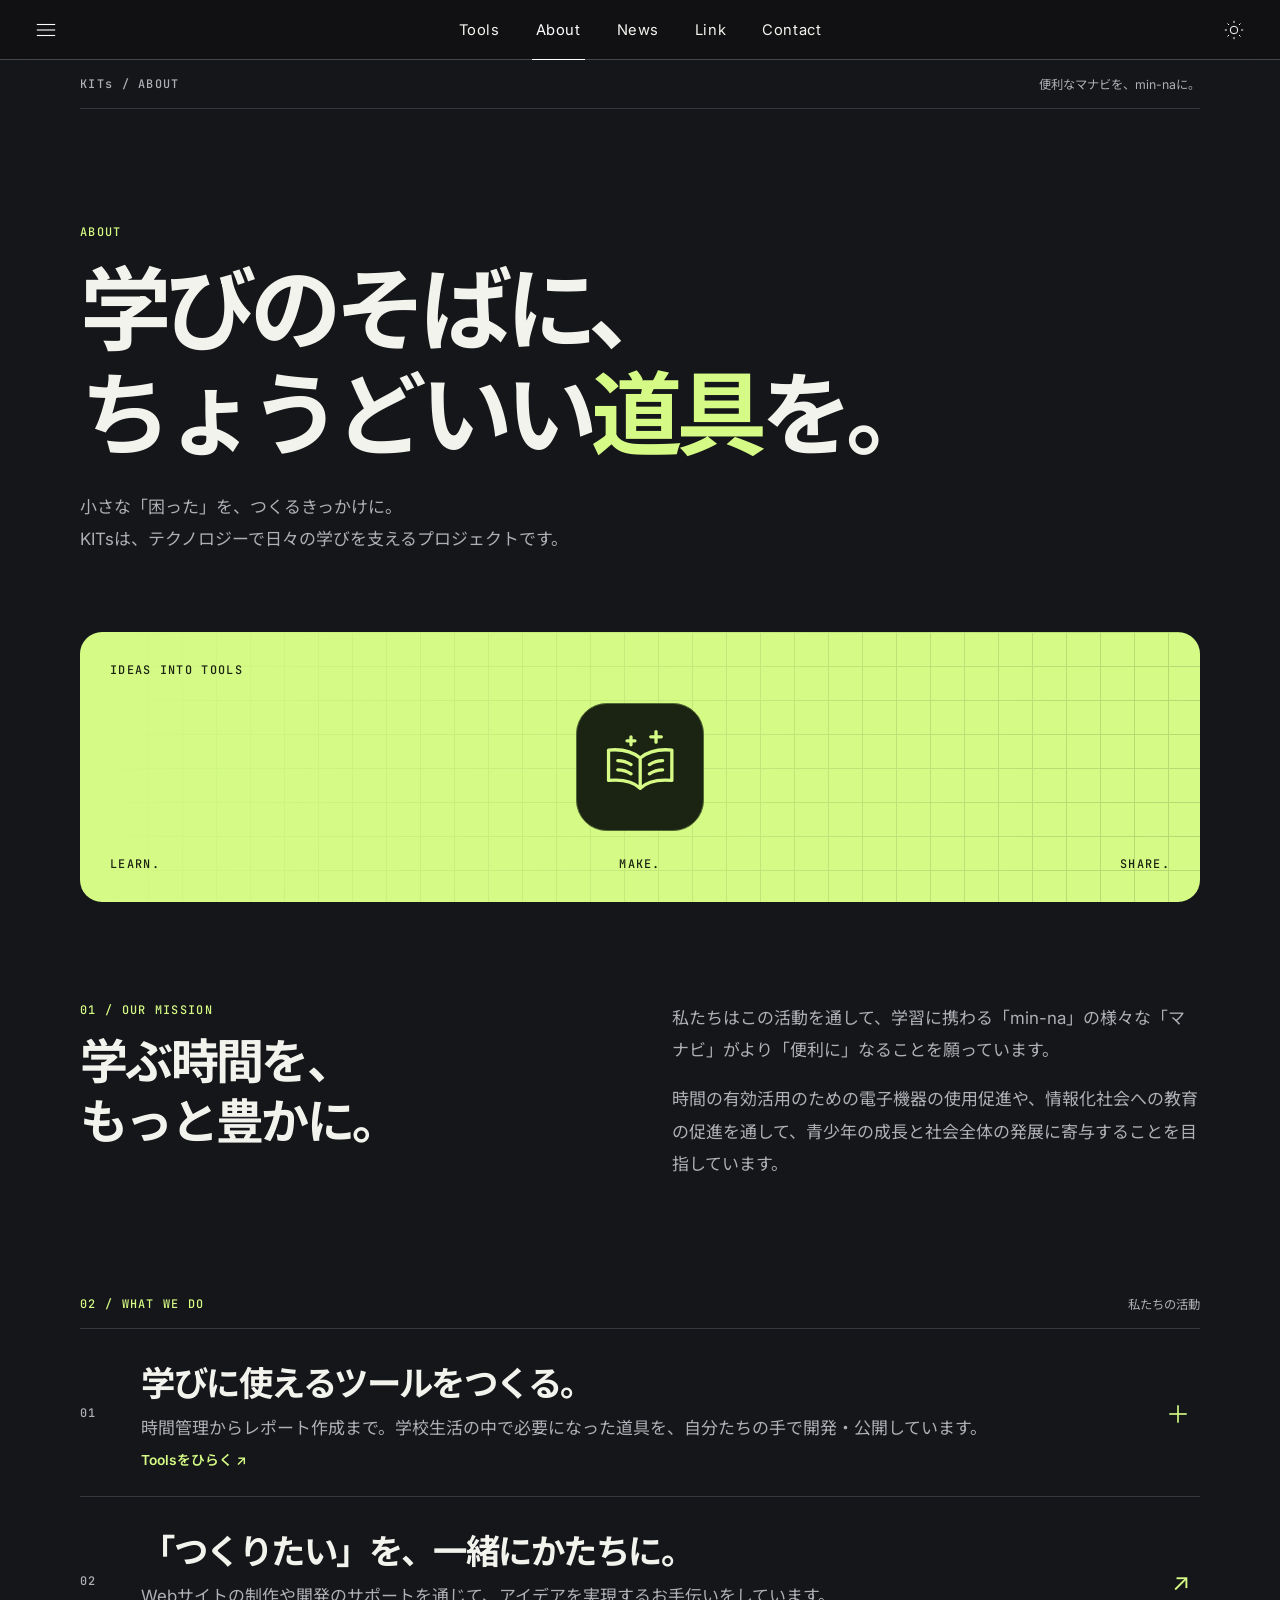
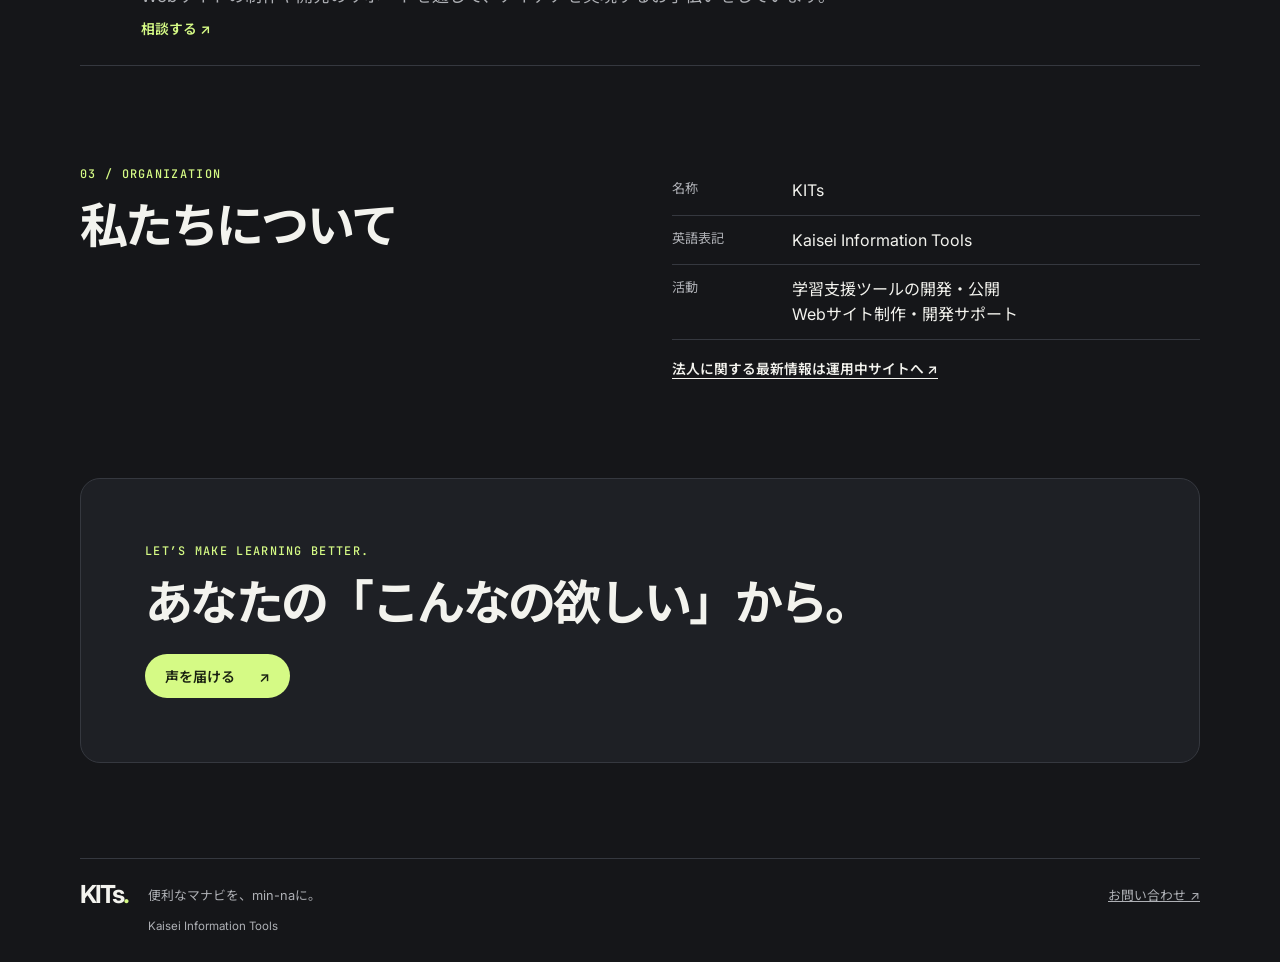
==== commit 6db701eb: "Replace About wordmark panel with a compact learning icon" ====
--- a/about.html
+++ b/about.html
@@ -52,7 +52,18 @@
   </header>
 <main id="main" class="page-wrap"><div class="page-label"><span>KITs / ABOUT</span><span>便利なマナビを、min-naに。</span></div>
 <section class="page-hero"><p class="eyebrow">ABOUT</p><h1>学びのそばに、<br>ちょうどいい<span class="accent">道具</span>を。</h1><p class="intro">小さな「困った」を、つくるきっかけに。<br>KITsは、テクノロジーで日々の学びを支えるプロジェクトです。</p>
-</section><div class="hero-art" aria-hidden="true"><span class="art-caption">IDEAS INTO TOOLS</span><div class="art-letter">K<span>i</span>T<span>s</span><i class="art-dot"></i></div><div class="art-bottom"><span>LEARN.</span><span>MAKE.</span><span>SHARE. ↗</span></div></div>
+</section>
+<div class="hero-art" aria-hidden="true">
+  <span class="art-caption">IDEAS INTO TOOLS</span>
+  <div class="art-icon">
+    <svg viewBox="0 0 64 64" fill="none" stroke="currentColor" stroke-width="2.5" stroke-linecap="round" stroke-linejoin="round" focusable="false">
+      <path d="M32 48c-5-5-13-7-24-6V19c10-1 18 1 24 6 6-5 14-7 24-6v23c-11-1-19 1-24 6V25"/>
+      <path d="M15 27c4 0 7 1 10 3m-10 4c4 0 7 1 10 3m14-7c3-2 6-3 10-3m-10 10c3-2 6-3 10-3"/>
+      <path d="M40 9h8m-4-4v8M22 12h6m-3-3v6"/>
+    </svg>
+  </div>
+  <div class="art-bottom"><span>LEARN.</span><span>MAKE.</span><span>SHARE.</span></div>
+</div>
 <section class="editorial" id="mission"><div><p class="eyebrow">01 / OUR MISSION</p><h2>学ぶ時間を、<br>もっと豊かに。</h2></div><div class="prose"><p>私たちはこの活動を通して、学習に携わる「min-na」の様々な「マナビ」がより「便利に」なることを願っています。</p><p>時間の有効活用のための電子機器の使用促進や、情報化社会への教育の促進を通して、青少年の成長と社会全体の発展に寄与することを目指しています。</p></div>
 </section>
 <section class="activities" id="activities"><div class="section-top"><p class="eyebrow">02 / WHAT WE DO</p><span>私たちの活動</span></div><a class="activity" href="index.html"><span class="activity-num">01</span><div><h2>学びに使えるツールをつくる。</h2><p>時間管理からレポート作成まで。学校生活の中で必要になった道具を、自分たちの手で開発・公開しています。</p><span class="small-link">Toolsをひらく ↗</span></div><span class="activity-icon">＋</span></a><a class="activity" href="contact.html"><span class="activity-num">02</span><div><h2>「つくりたい」を、一緒にかたちに。</h2><p>Webサイトの制作や開発のサポートを通じて、アイデアを実現するお手伝いをしています。</p><span class="small-link">相談する ↗</span></div><span class="activity-icon">↗</span></a>
--- a/css/pages.css
+++ b/css/pages.css
@@ -15,11 +15,15 @@
 .page-hero h1 { font-size:clamp(2rem,7.15vw,6.25rem); line-height:1.14; letter-spacing:-.075em; font-weight:700; margin:.2em 0 .26em; text-wrap:balance; }
 .accent,.wordmark span { color:var(--accent); }
 .intro,.prose,.activity p,.resource-card p:not(.eyebrow),.contact-layout aside p:not(.eyebrow),.faq details p { color:var(--muted); line-height:1.9; font-size:clamp(.9rem,1.5vw,1.06rem); }
-.hero-art { isolation:isolate; position:relative; display:grid; min-height:clamp(220px,34vw,390px); overflow:hidden; padding:clamp(18px,4vw,40px); border-radius:22px; background:#d5fa85; color:#1b2312; }
+.hero-art { isolation:isolate; position:relative; display:grid; gap:clamp(12px,2vw,24px); min-height:clamp(170px,23vw,270px); overflow:hidden; padding:clamp(16px,2.6vw,30px); border-radius:22px; background:#d5fa85; color:#1b2312; }
 .hero-art::before { content:''; position:absolute; inset:0; z-index:-1; opacity:.16; background-image:linear-gradient(#22301a 1px,transparent 1px),linear-gradient(90deg,#22301a 1px,transparent 1px); background-size:34px 34px; mask-image:linear-gradient(100deg,transparent,#000); }
-.art-letter { position:relative; justify-self:center; align-self:center; font-weight:700; font-size:clamp(5.1rem,19vw,15.5rem); line-height:.9; letter-spacing:-.10em; padding-right:.18em; }
-.art-letter span { font-weight:300; }
-.art-dot { display:inline-block; margin-left:.1em; width:.1em; height:.1em; background:#1b2312; border-radius:100%; }
+.art-icon {
+  display:grid; place-items:center; place-self:center;
+  width:clamp(76px,11vw,128px); aspect-ratio:1;
+  border:1px solid #526936; border-radius:24%;
+  background:#1b2312; color:#d5fa85;
+}
+.art-icon svg { width:67%; }
 .art-bottom { align-self:end; }
 .editorial { display:grid; grid-template-columns:1fr 1fr; gap:clamp(24px,5vw,72px); padding:clamp(54px,8vw,100px) 0; }
 .editorial h2,.cta h2,.contact-layout aside h2 { font-size:clamp(1.5rem,4vw,3rem); letter-spacing:-.055em; margin-top:.3em; line-height:1.25; }
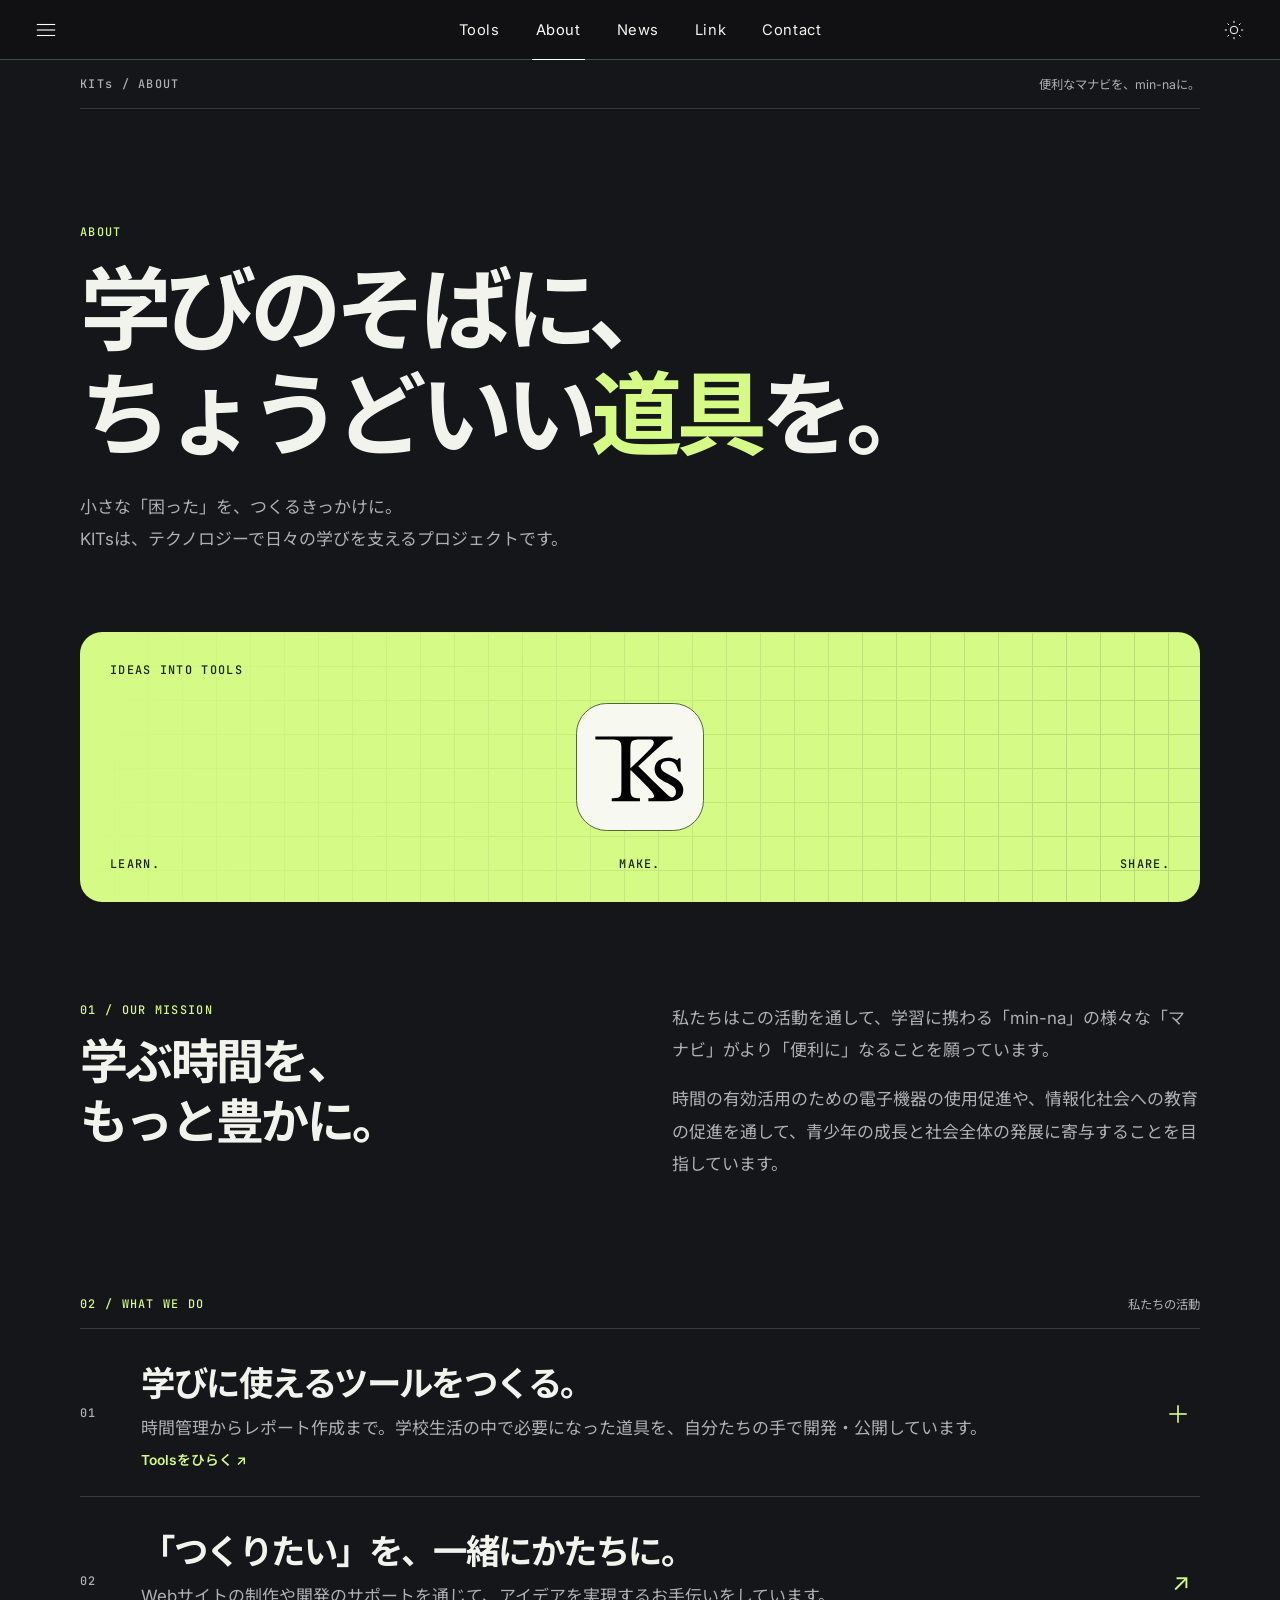
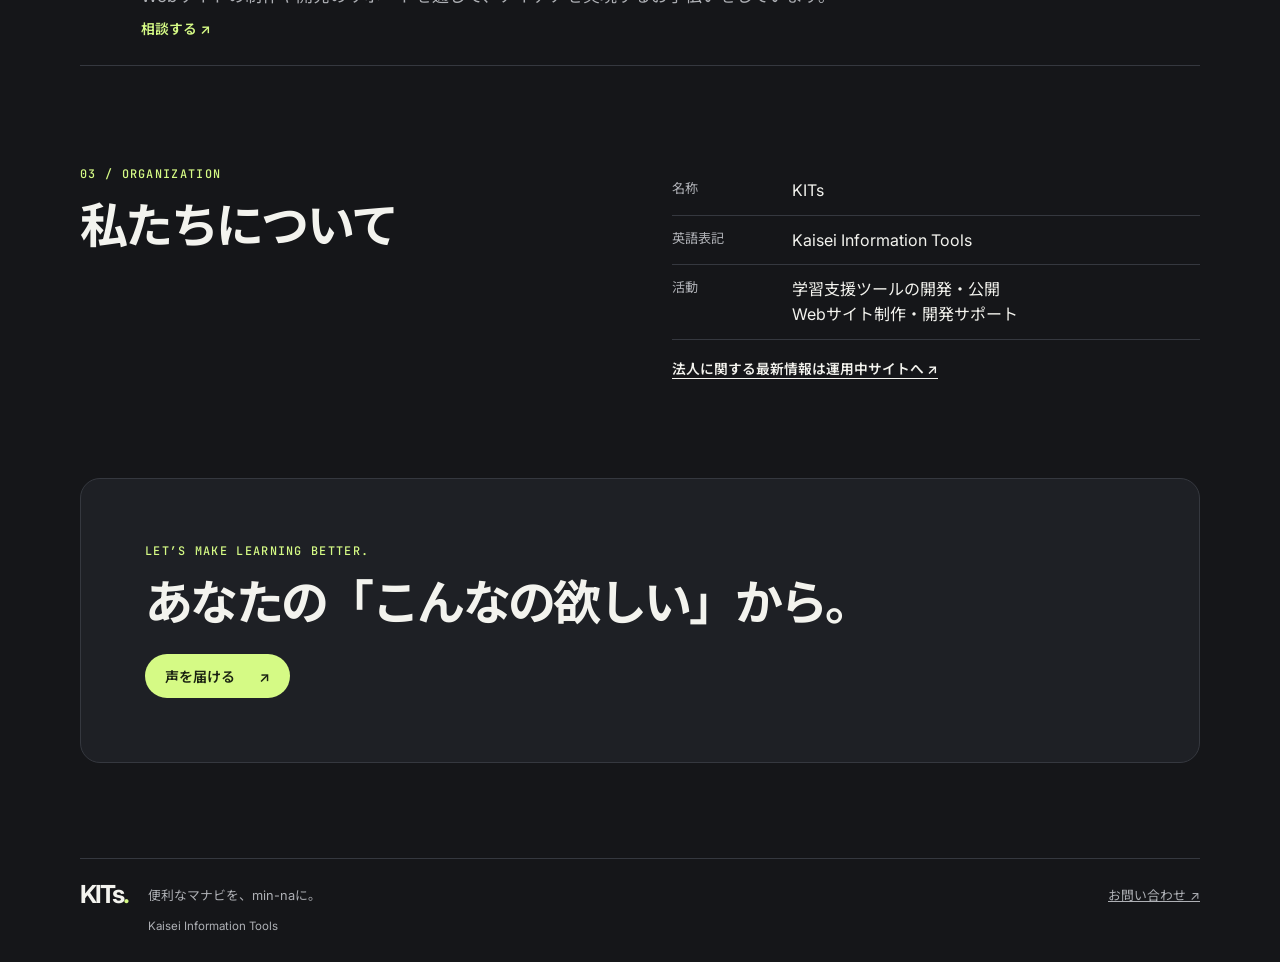
==== commit 4b2a4ab0: "Use the official KITs logo on About" ====
--- a/about.html
+++ b/about.html
@@ -56,11 +56,7 @@
 <div class="hero-art" aria-hidden="true">
   <span class="art-caption">IDEAS INTO TOOLS</span>
   <div class="art-icon">
-    <svg viewBox="0 0 64 64" fill="none" stroke="currentColor" stroke-width="2.5" stroke-linecap="round" stroke-linejoin="round" focusable="false">
-      <path d="M32 48c-5-5-13-7-24-6V19c10-1 18 1 24 6 6-5 14-7 24-6v23c-11-1-19 1-24 6V25"/>
-      <path d="M15 27c4 0 7 1 10 3m-10 4c4 0 7 1 10 3m14-7c3-2 6-3 10-3m-10 10c3-2 6-3 10-3"/>
-      <path d="M40 9h8m-4-4v8M22 12h6m-3-3v6"/>
-    </svg>
+    <img src="assets/kits-logo.svg" alt="" width="96" height="96">
   </div>
   <div class="art-bottom"><span>LEARN.</span><span>MAKE.</span><span>SHARE.</span></div>
 </div>
--- a/css/pages.css
+++ b/css/pages.css
@@ -21,9 +21,9 @@
   display:grid; place-items:center; place-self:center;
   width:clamp(76px,11vw,128px); aspect-ratio:1;
   border:1px solid #526936; border-radius:24%;
-  background:#1b2312; color:#d5fa85;
+  background:#f7f8f0;
 }
-.art-icon svg { width:67%; }
+.art-icon img { display:block; width:78%; height:auto; }
 .art-bottom { align-self:end; }
 .editorial { display:grid; grid-template-columns:1fr 1fr; gap:clamp(24px,5vw,72px); padding:clamp(54px,8vw,100px) 0; }
 .editorial h2,.cta h2,.contact-layout aside h2 { font-size:clamp(1.5rem,4vw,3rem); letter-spacing:-.055em; margin-top:.3em; line-height:1.25; }
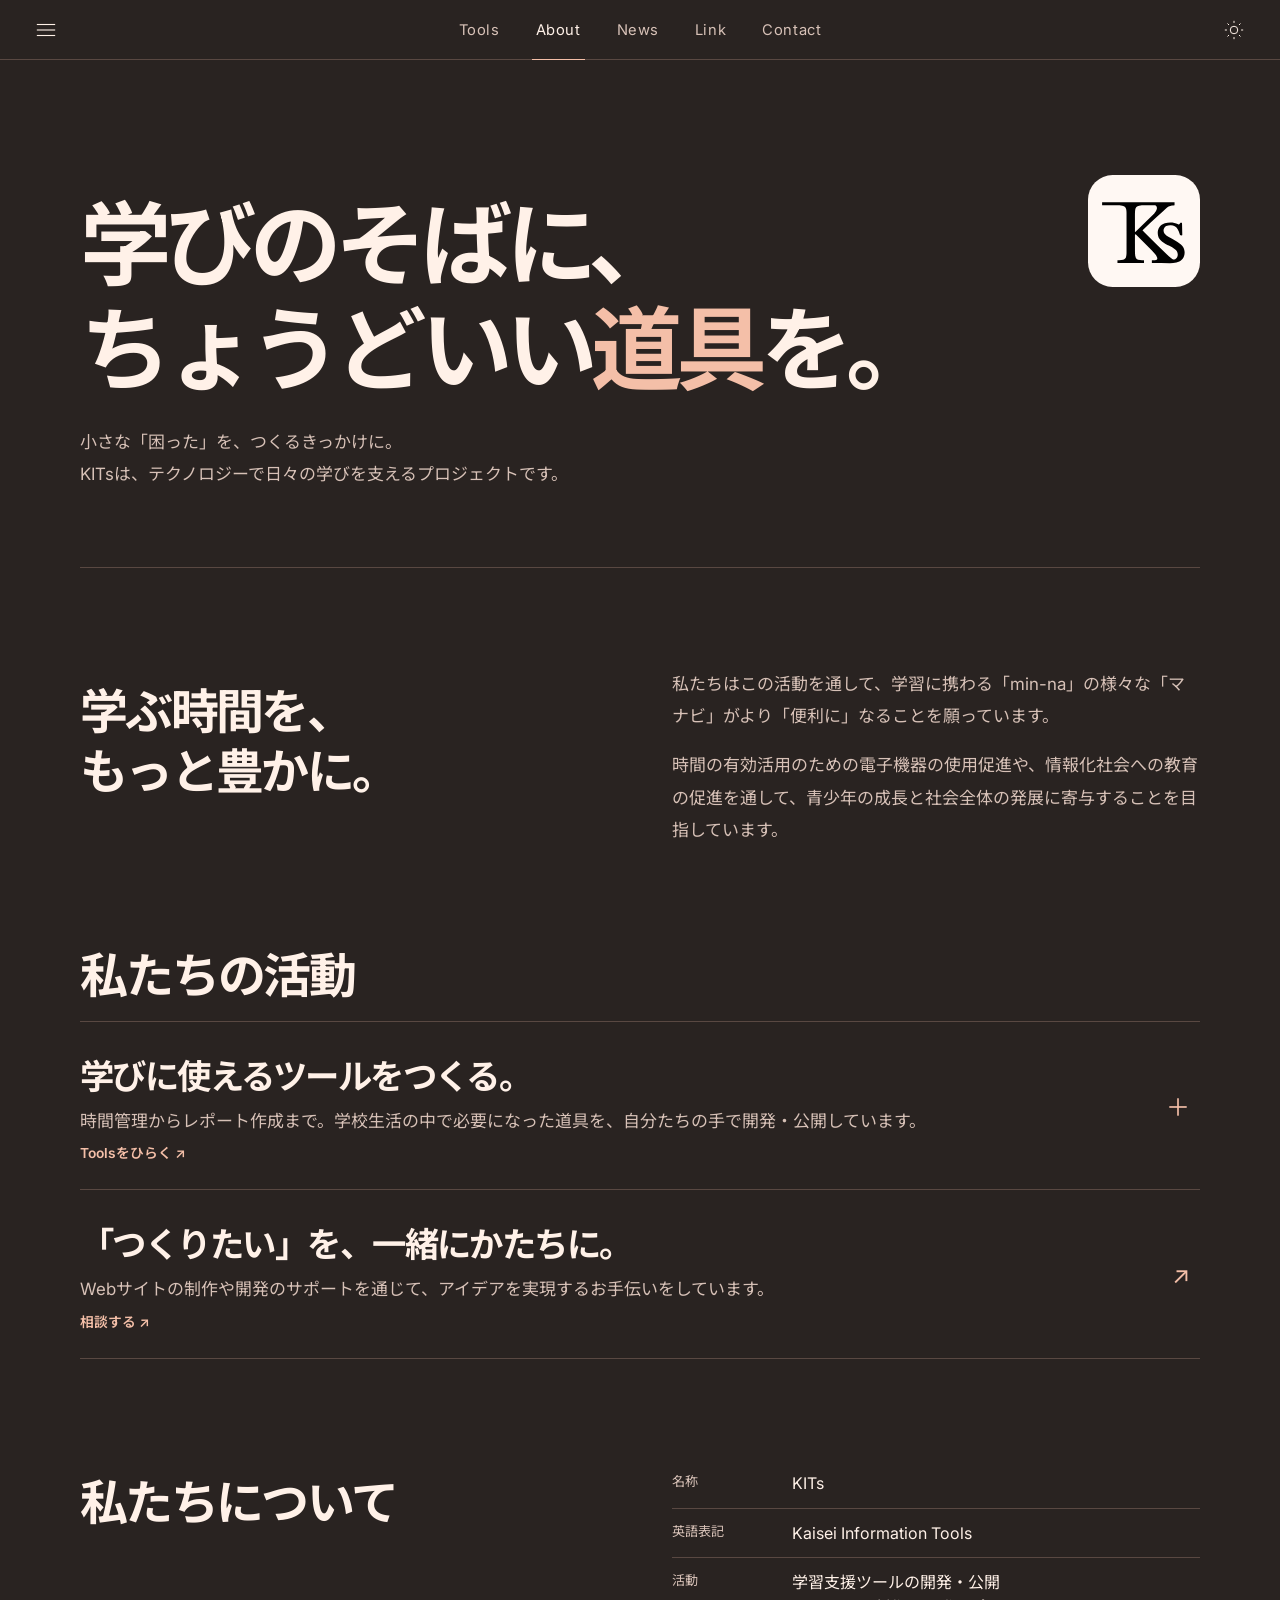
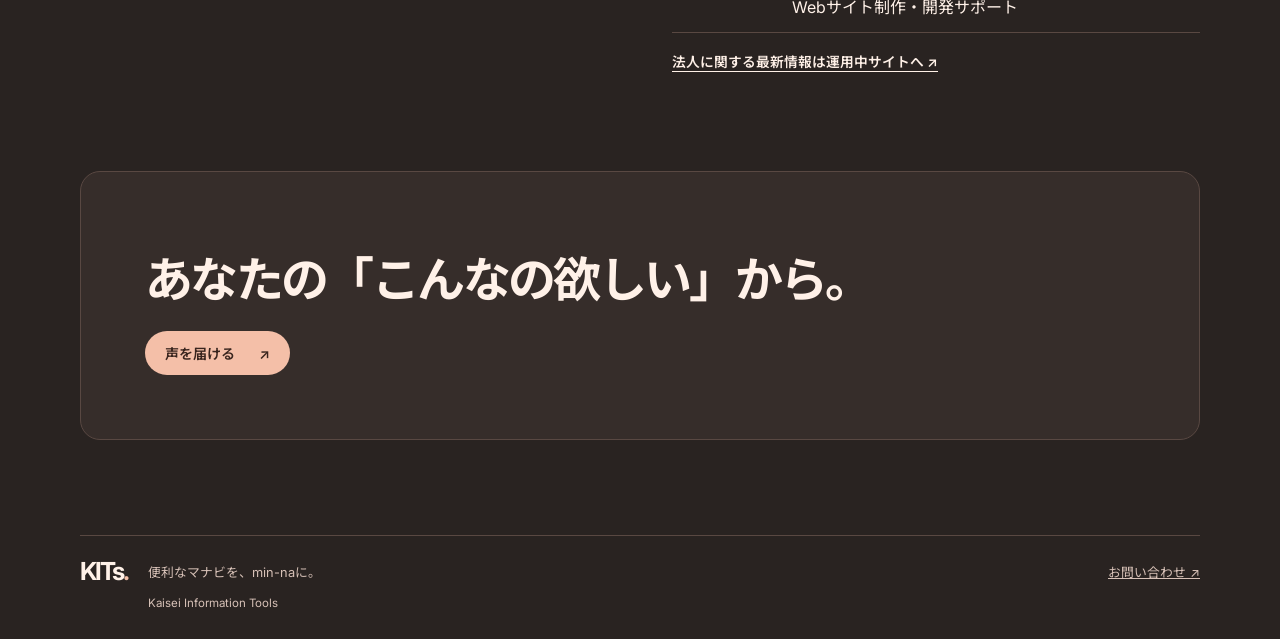
==== commit 7880920b: "Use warm pastel colors and clear Japanese section headings" ====
--- a/about.html
+++ b/about.html
@@ -50,25 +50,20 @@
       </svg>
     </button>
   </header>
-<main id="main" class="page-wrap"><div class="page-label"><span>KITs / ABOUT</span><span>便利なマナビを、min-naに。</span></div>
-<section class="page-hero"><p class="eyebrow">ABOUT</p><h1>学びのそばに、<br>ちょうどいい<span class="accent">道具</span>を。</h1><p class="intro">小さな「困った」を、つくるきっかけに。<br>KITsは、テクノロジーで日々の学びを支えるプロジェクトです。</p>
+<main id="main" class="page-wrap">
+<section class="page-hero about-hero">
+  <img class="about-logo" src="assets/kits-logo.svg" alt="KITs" width="112" height="112">
+  <h1>学びのそばに、<br>ちょうどいい<span class="accent">道具</span>を。</h1><p class="intro">小さな「困った」を、つくるきっかけに。<br>KITsは、テクノロジーで日々の学びを支えるプロジェクトです。</p>
 </section>
-<div class="hero-art" aria-hidden="true">
-  <span class="art-caption">IDEAS INTO TOOLS</span>
-  <div class="art-icon">
-    <img src="assets/kits-logo.svg" alt="" width="96" height="96">
-  </div>
-  <div class="art-bottom"><span>LEARN.</span><span>MAKE.</span><span>SHARE.</span></div>
-</div>
-<section class="editorial" id="mission"><div><p class="eyebrow">01 / OUR MISSION</p><h2>学ぶ時間を、<br>もっと豊かに。</h2></div><div class="prose"><p>私たちはこの活動を通して、学習に携わる「min-na」の様々な「マナビ」がより「便利に」なることを願っています。</p><p>時間の有効活用のための電子機器の使用促進や、情報化社会への教育の促進を通して、青少年の成長と社会全体の発展に寄与することを目指しています。</p></div>
+<section class="editorial" id="mission"><div><h2>学ぶ時間を、<br>もっと豊かに。</h2></div><div class="prose"><p>私たちはこの活動を通して、学習に携わる「min-na」の様々な「マナビ」がより「便利に」なることを願っています。</p><p>時間の有効活用のための電子機器の使用促進や、情報化社会への教育の促進を通して、青少年の成長と社会全体の発展に寄与することを目指しています。</p></div>
 </section>
-<section class="activities" id="activities"><div class="section-top"><p class="eyebrow">02 / WHAT WE DO</p><span>私たちの活動</span></div><a class="activity" href="index.html"><span class="activity-num">01</span><div><h2>学びに使えるツールをつくる。</h2><p>時間管理からレポート作成まで。学校生活の中で必要になった道具を、自分たちの手で開発・公開しています。</p><span class="small-link">Toolsをひらく ↗</span></div><span class="activity-icon">＋</span></a><a class="activity" href="contact.html"><span class="activity-num">02</span><div><h2>「つくりたい」を、一緒にかたちに。</h2><p>Webサイトの制作や開発のサポートを通じて、アイデアを実現するお手伝いをしています。</p><span class="small-link">相談する ↗</span></div><span class="activity-icon">↗</span></a>
+<section class="activities" id="activities"><h2 class="section-heading">私たちの活動</h2><a class="activity" href="index.html"><div><h3>学びに使えるツールをつくる。</h3><p>時間管理からレポート作成まで。学校生活の中で必要になった道具を、自分たちの手で開発・公開しています。</p><span class="small-link">Toolsをひらく ↗</span></div><span class="activity-icon">＋</span></a><a class="activity" href="contact.html"><div><h3>「つくりたい」を、一緒にかたちに。</h3><p>Webサイトの制作や開発のサポートを通じて、アイデアを実現するお手伝いをしています。</p><span class="small-link">相談する ↗</span></div><span class="activity-icon">↗</span></a>
 </section>
-<section class="editorial" id="organization"><div><p class="eyebrow">03 / ORGANIZATION</p><h2>私たちについて</h2></div><div>
+<section class="editorial" id="organization"><div><h2>私たちについて</h2></div><div>
 <dl class="org-list"><div><dt>名称</dt><dd>KITs</dd></div><div><dt>英語表記</dt><dd>Kaisei Information Tools</dd></div><div><dt>活動</dt><dd>学習支援ツールの開発・公開<br>Webサイト制作・開発サポート</dd></div>
 </dl><a class="text-link" href="https://www.kits-tools.net/about.html" target="_blank" rel="noopener noreferrer">法人に関する最新情報は運用中サイトへ ↗</a></div>
 </section>
-<section class="cta"><p class="eyebrow">LET’S MAKE LEARNING BETTER.</p><h2>あなたの「こんなの欲しい」から。</h2><a class="pill" href="contact.html">声を届ける <span>↗</span></a>
+<section class="cta"><h2>あなたの「こんなの欲しい」から。</h2><a class="pill" href="contact.html">声を届ける <span>↗</span></a>
 </section>
 <footer class="site-footer"><a class="wordmark" href="index.html">KITs<span>.</span></a><p>便利なマナビを、min-naに。</p><a href="contact.html">お問い合わせ ↗</a><span>Kaisei Information Tools</span>
 </footer>
--- a/css/pages.css
+++ b/css/pages.css
@@ -1,38 +1,40 @@
 .info-page {
-  --page-bg:#151619; --panel:#1e2025; --ink:#f3f3ee; --muted:#aeb0b5;
-  --rule:#35383f; --accent:#d5fa85; --on-accent:#1b2312;
+  --page-bg:#292321; --panel:#362d2a; --ink:#fff1e8; --muted:#d7c1b7;
+  --rule:#594842; --accent:#f4bfa8; --on-accent:#39251e;
+  --peach:#4b342d; --on-peach:#ffe6d9;
   background:var(--page-bg); color:var(--ink); padding-bottom:0;
 }
-.light .info-page { --page-bg:#f5f5ef; --panel:#fff; --ink:#20231b; --muted:#54594f; --rule:#d5d9ce; --accent:#476323; --on-accent:#fff; }
+.light .info-page { --page-bg:#fff8f3; --panel:#fffdf9; --ink:#392a24; --muted:#705850; --rule:#e9d2c5; --accent:#914c38; --on-accent:#fff8f3; --peach:#f8dacb; --on-peach:#512e24; }
 .info-page a { color:inherit; }
 .info-page :focus-visible { outline:2px solid var(--accent); outline-offset:4px; }
 .page-wrap { width:min(1120px, calc(100% - 72px)); margin:auto; }
-.page-label,.section-top,.art-bottom { display:flex; justify-content:space-between; align-items:center; gap:12px; }
-.page-label,.section-top { border-bottom:1px solid var(--rule); padding:15px 0; color:var(--muted); font-size:.77rem; }
-.page-label span:first-child,.eyebrow,.activity-num,.art-caption,.art-bottom,.link-row > span:first-child { font-family:'JetBrains Mono',monospace; letter-spacing:.11em; font-size:.74rem; font-weight:500; }
-.eyebrow { color:var(--accent); }
+.info-page .header { background:var(--page-bg); border-color:var(--rule); }
+.info-page .header .nav-link { color:var(--muted); }
+.info-page .header .nav-link:is(:hover,.active), .info-page .header button { color:var(--ink); }
+.info-page .header .nav-link.active::after { background:var(--accent); }
+.section-heading { font-size:clamp(1.65rem,4.5vw,3rem); line-height:1.25; letter-spacing:-.045em; padding-bottom:15px; border-bottom:1px solid var(--rule); }
 .page-hero { padding:clamp(54px,9vw,117px) 0 clamp(42px,6vw,78px); }
 .page-hero h1 { font-size:clamp(2rem,7.15vw,6.25rem); line-height:1.14; letter-spacing:-.075em; font-weight:700; margin:.2em 0 .26em; text-wrap:balance; }
 .accent,.wordmark span { color:var(--accent); }
-.intro,.prose,.activity p,.resource-card p:not(.eyebrow),.contact-layout aside p:not(.eyebrow),.faq details p { color:var(--muted); line-height:1.9; font-size:clamp(.9rem,1.5vw,1.06rem); }
-.hero-art { isolation:isolate; position:relative; display:grid; gap:clamp(12px,2vw,24px); min-height:clamp(170px,23vw,270px); overflow:hidden; padding:clamp(16px,2.6vw,30px); border-radius:22px; background:#d5fa85; color:#1b2312; }
-.hero-art::before { content:''; position:absolute; inset:0; z-index:-1; opacity:.16; background-image:linear-gradient(#22301a 1px,transparent 1px),linear-gradient(90deg,#22301a 1px,transparent 1px); background-size:34px 34px; mask-image:linear-gradient(100deg,transparent,#000); }
-.art-icon {
-  display:grid; place-items:center; place-self:center;
-  width:clamp(76px,11vw,128px); aspect-ratio:1;
-  border:1px solid #526936; border-radius:24%;
-  background:#f7f8f0;
+.intro,.prose,.activity p,.resource-card p,.contact-layout aside p,.faq details p { color:var(--muted); line-height:1.9; font-size:clamp(.9rem,1.5vw,1.06rem); }
+.about-logo {
+  float:right;
+  width:clamp(76px,11vw,112px);
+  height:auto;
+  margin:0 0 12px 18px;
+  padding:10px;
+  background:#fff8f3;
+  border-radius:22%;
 }
-.art-icon img { display:block; width:78%; height:auto; }
-.art-bottom { align-self:end; }
+.about-hero { display:flow-root; border-bottom:1px solid var(--rule); }
 .editorial { display:grid; grid-template-columns:1fr 1fr; gap:clamp(24px,5vw,72px); padding:clamp(54px,8vw,100px) 0; }
 .editorial h2,.cta h2,.contact-layout aside h2 { font-size:clamp(1.5rem,4vw,3rem); letter-spacing:-.055em; margin-top:.3em; line-height:1.25; }
 .prose p + p { margin-top:1em; }
-.activity,.link-row,.resource-card { display:grid; grid-template-columns:auto 1fr auto; gap:clamp(12px,3.5vw,45px); align-items:center; text-decoration:none; }
+.activity,.link-row,.resource-card { display:grid; grid-template-columns:1fr auto; gap:clamp(12px,3.5vw,45px); align-items:center; text-decoration:none; }
 .activity,.link-row { border-bottom:1px solid var(--rule); padding:27px 0; }
 .activity:hover,.link-row:hover { background:var(--panel); }
-.activity-num,.link-row > span:first-child { color:var(--muted); }
-.activity h2,.resource-card h2 { font-size:clamp(1.15rem,3vw,2.15rem); letter-spacing:-.045em; }
+.resource-card { grid-template-columns:auto 1fr auto; }
+.activity h3,.resource-card h3 { font-size:clamp(1.15rem,3vw,2.15rem); letter-spacing:-.045em; }
 .activity p,.resource-card p { margin:.35rem 0; }
 .activity-icon,.out-arrow { font-size:1.5rem; color:var(--accent); padding-right:10px; }
 .small-link,.text-link { font-size:.86rem; font-weight:600; text-underline-offset:4px; }
@@ -48,24 +50,21 @@
 .notice { display:flex; gap:12px; align-items:baseline; padding:18px 22px; margin-bottom:20px; border:1px solid var(--rule); border-radius:12px; font-size:.88rem; }
 .notice p { color:var(--muted); margin-top:.25em; }
 .notice-dot { flex:0 0 7px; height:7px; background:var(--accent); border-radius:50%; }
-.featured-news { display:block; position:relative; isolation:isolate; overflow:hidden; color:#1b2312!important; background:#d5fa85; border-radius:20px; padding:clamp(25px,5vw,60px); text-decoration:none; margin-bottom:48px; }
-.featured-news .eyebrow { color:#32481d; }
-.featured-news .pill { background:#1b2312; color:#fff!important; }
+.featured-news { display:block; position:relative; isolation:isolate; overflow:hidden; color:var(--on-peach)!important; background:var(--peach); border-radius:20px; padding:clamp(25px,5vw,60px); text-decoration:none; margin-bottom:48px; }
 .featured-news:hover .pill { opacity:.8; }
 .featured-news h2 { font-size:clamp(1.8rem,5.5vw,4.5rem); letter-spacing:-.06em; line-height:1.16; margin:.18em 0 .24em; }
 .featured-news p:not(.eyebrow) { max-width:36ch; font-size:.92rem; line-height:1.65; }
-.featured-mark { position:absolute; bottom:-.28em; right:.02em; z-index:-1; font-size:clamp(13rem,36vw,30rem); font-weight:600; line-height:1; color:#c1e575; }
 .resource-card { padding:clamp(14px,4vw,34px); margin-top:18px; background:var(--panel); border:1px solid var(--rule); border-radius:18px; }
 .resource-card:hover,.official-contact:hover { border-color:var(--accent); }
-.resource-symbol { display:grid; place-items:center; width:clamp(42px,10vw,100px); aspect-ratio:1; border-radius:13px; color:#1b2312; background:#d5fa85; font-size:clamp(1.4rem,4vw,3.25rem); }
+.resource-symbol { display:grid; place-items:center; width:clamp(42px,10vw,100px); aspect-ratio:1; border-radius:13px; color:var(--on-peach); background:var(--peach); font-size:clamp(1.4rem,4vw,3.25rem); }
 .link-section { margin-top:48px; }
-.link-row h2 { font-size:1.15rem; }
+.link-row h3 { font-size:1.15rem; }
 .link-row p { color:var(--muted); margin-top:.25em; font-size:.87rem; }
 .link-row > span:last-child { color:var(--accent); }
 .external-note { margin-top:15px; }
 .contact-layout { display:grid; grid-template-columns:.65fr 1fr; gap:clamp(18px,5vw,70px); }
 .contact-layout aside { padding-top:20px; }
-.contact-layout aside > p:not(.eyebrow) { margin-top:15px; }
+.contact-layout aside > p { margin-top:15px; }
 .contact-aside-note { display:flex; gap:10px; margin-top:24px; }
 .contact-aside-note > span { color:var(--accent); }
 .contact-panel { border:1px solid var(--rule); border-radius:20px; padding:clamp(17px,4vw,38px); background:var(--panel); min-width:0; }
@@ -93,13 +92,13 @@
   .contact-layout aside { padding-top:0; }
   .site-footer { grid-template-columns:auto 1fr; }
   .site-footer > span { grid-column:auto; }
-  .page-label span:last-child { font-size:.66rem; }
   .activity-icon { padding:0; }
+  .about-logo { float:none; display:block; margin:0 0 18px; }
 }
 .news-list article { display:grid; grid-template-columns:9rem 1fr; gap:14px; border-bottom:1px solid var(--rule); padding:24px 0; }
 .news-list time { font:500 .85rem 'JetBrains Mono',monospace; color:var(--muted); padding-top:3px; }
 .news-tag { display:inline-block; color:var(--accent); border:1px solid var(--rule); border-radius:30px; padding:2px 9px; font-size:.72rem; }
-.news-list h2 { font-size:clamp(1.05rem,3vw,1.4rem); margin-top:.3em; }
+.news-list h3 { font-size:clamp(1.05rem,3vw,1.4rem); margin-top:.3em; }
 .news-list p { color:var(--muted); font-size:.88rem; line-height:1.7; margin-top:.3em; }
 .news-source { display:inline-block; margin-top:16px; }
 @media (max-width:540px) { .news-list article { grid-template-columns:1fr; gap:8px; } }
--- a/css/navigation.css
+++ b/css/navigation.css
@@ -1,18 +1,18 @@
 .kits-menu {
-  --menu-accent:#d5fa85;
+  --menu-accent:#f4bfa8;
   position:fixed; inset:0 auto 0 0; margin:0; padding:24px;
   width:min(400px, 100%); max-width:100%; height:100%; max-height:100%;
   overflow:auto; border:0; border-right:1px solid var(--sharp-line);
-  background:#18191d; color:#f3f3ee; box-shadow:15px 0 50px #0005;
+  background:#362d2a; color:#fff1e8; box-shadow:15px 0 50px #0005;
 }
-html.light .kits-menu { --menu-accent:#476323; background:#f5f5ef; color:#20231b; }
+html.light .kits-menu { --menu-accent:#914c38; background:#fff8f3; color:#392a24; }
 .kits-menu::backdrop { background:#0008; }
 .kits-menu :focus-visible,.header :is(button,a):focus-visible { outline:2px solid var(--menu-accent, var(--text-main)); outline-offset:3px; }
 .kits-menu-head { display:flex; align-items:center; justify-content:space-between; gap:16px; padding-bottom:22px; }
 .kits-menu-head h2 { font-size:1.9rem; letter-spacing:-.05em; }
 .kits-menu-head h2 span,.kits-menu-label { color:var(--menu-accent); }
 .kits-menu-close { min-width:44px; min-height:44px; border:1px solid var(--sharp-line); background:transparent; color:inherit; border-radius:50%; font-size:1.4rem; cursor:pointer; }
-.kits-menu-label { font:500 .72rem 'JetBrains Mono',monospace; letter-spacing:.12em; padding:10px 0; }
+.kits-menu-label { font-size:1rem; font-weight:600; padding:10px 0; }
 .kits-menu a { color:inherit; text-decoration:none; }
 .kits-menu nav a { display:grid; grid-template-columns:1fr auto; align-items:center; gap:6px; padding:12px 8px; min-height:46px; border-top:1px solid var(--sharp-line); }
 .kits-menu nav a[aria-current="page"],.kits-menu a:hover { color:var(--menu-accent); }
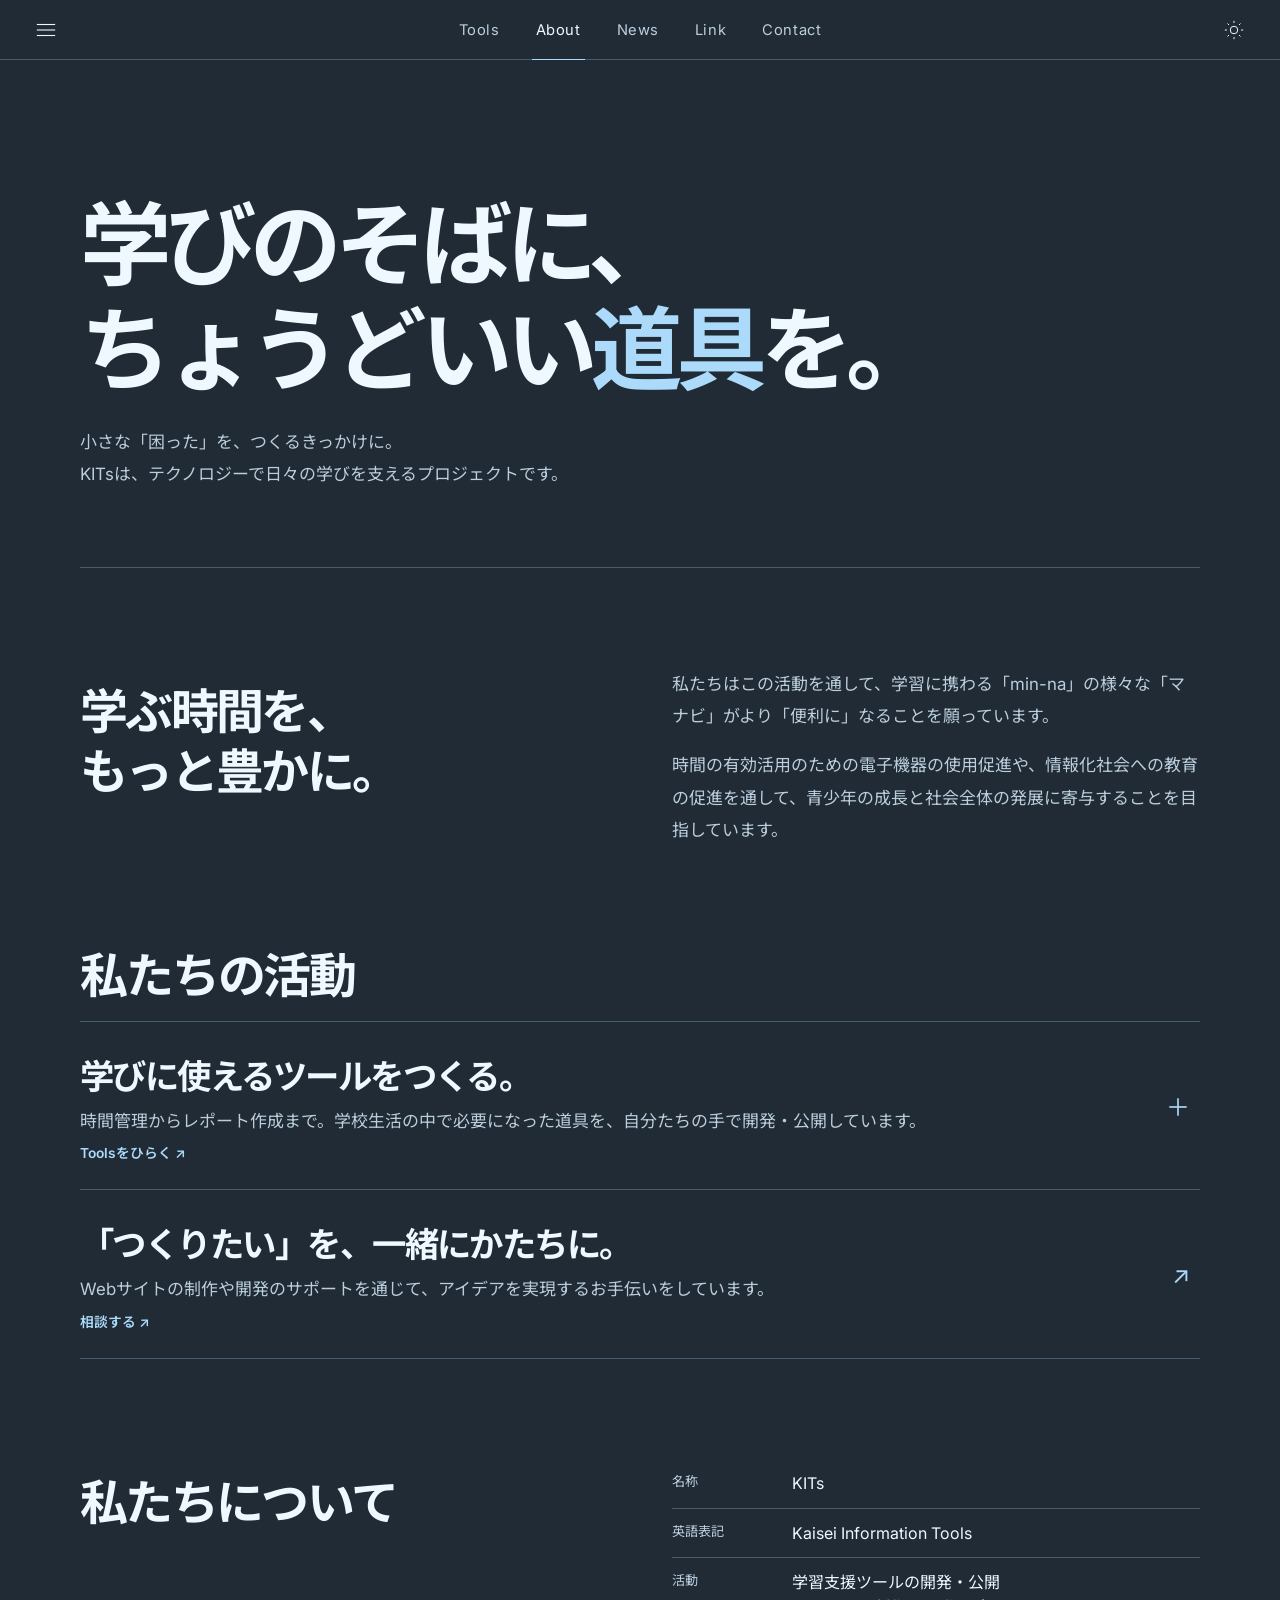
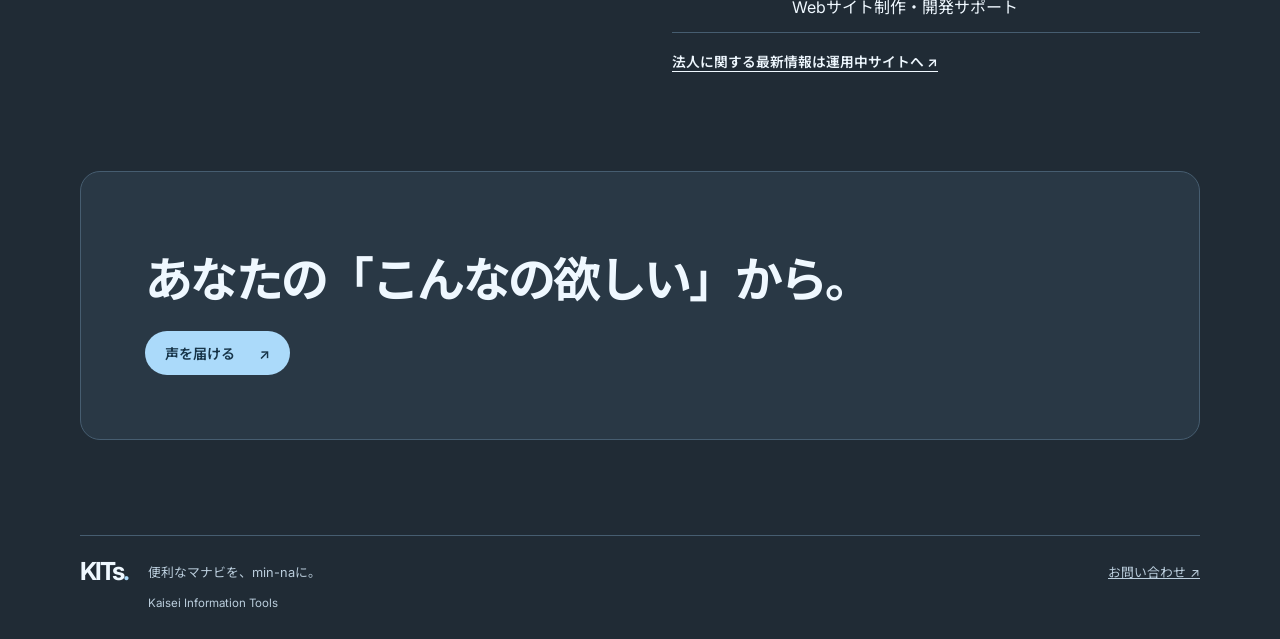
==== commit f3807ca2: "Switch information pages to sky blue and remove About logo" ====
--- a/about.html
+++ b/about.html
@@ -52,7 +52,6 @@
   </header>
 <main id="main" class="page-wrap">
 <section class="page-hero about-hero">
-  <img class="about-logo" src="assets/kits-logo.svg" alt="KITs" width="112" height="112">
   <h1>学びのそばに、<br>ちょうどいい<span class="accent">道具</span>を。</h1><p class="intro">小さな「困った」を、つくるきっかけに。<br>KITsは、テクノロジーで日々の学びを支えるプロジェクトです。</p>
 </section>
 <section class="editorial" id="mission"><div><h2>学ぶ時間を、<br>もっと豊かに。</h2></div><div class="prose"><p>私たちはこの活動を通して、学習に携わる「min-na」の様々な「マナビ」がより「便利に」なることを願っています。</p><p>時間の有効活用のための電子機器の使用促進や、情報化社会への教育の促進を通して、青少年の成長と社会全体の発展に寄与することを目指しています。</p></div>
--- a/css/pages.css
+++ b/css/pages.css
@@ -1,10 +1,10 @@
 .info-page {
-  --page-bg:#292321; --panel:#362d2a; --ink:#fff1e8; --muted:#d7c1b7;
-  --rule:#594842; --accent:#f4bfa8; --on-accent:#39251e;
-  --peach:#4b342d; --on-peach:#ffe6d9;
+  --page-bg:#202b35; --panel:#293845; --ink:#eff8ff; --muted:#bbcedd;
+  --rule:#465d70; --accent:#abdafa; --on-accent:#183549;
+  --sky:#314e65; --on-sky:#e3f3ff;
   background:var(--page-bg); color:var(--ink); padding-bottom:0;
 }
-.light .info-page { --page-bg:#fff8f3; --panel:#fffdf9; --ink:#392a24; --muted:#705850; --rule:#e9d2c5; --accent:#914c38; --on-accent:#fff8f3; --peach:#f8dacb; --on-peach:#512e24; }
+.light .info-page { --page-bg:#f2f9fd; --panel:#fbfdff; --ink:#203848; --muted:#4a6577; --rule:#cbdfea; --accent:#235b7c; --on-accent:#f2f9fd; --sky:#d8edf9; --on-sky:#244a63; }
 .info-page a { color:inherit; }
 .info-page :focus-visible { outline:2px solid var(--accent); outline-offset:4px; }
 .page-wrap { width:min(1120px, calc(100% - 72px)); margin:auto; }
@@ -17,16 +17,7 @@
 .page-hero h1 { font-size:clamp(2rem,7.15vw,6.25rem); line-height:1.14; letter-spacing:-.075em; font-weight:700; margin:.2em 0 .26em; text-wrap:balance; }
 .accent,.wordmark span { color:var(--accent); }
 .intro,.prose,.activity p,.resource-card p,.contact-layout aside p,.faq details p { color:var(--muted); line-height:1.9; font-size:clamp(.9rem,1.5vw,1.06rem); }
-.about-logo {
-  float:right;
-  width:clamp(76px,11vw,112px);
-  height:auto;
-  margin:0 0 12px 18px;
-  padding:10px;
-  background:#fff8f3;
-  border-radius:22%;
-}
-.about-hero { display:flow-root; border-bottom:1px solid var(--rule); }
+.about-hero { border-bottom:1px solid var(--rule); }
 .editorial { display:grid; grid-template-columns:1fr 1fr; gap:clamp(24px,5vw,72px); padding:clamp(54px,8vw,100px) 0; }
 .editorial h2,.cta h2,.contact-layout aside h2 { font-size:clamp(1.5rem,4vw,3rem); letter-spacing:-.055em; margin-top:.3em; line-height:1.25; }
 .prose p + p { margin-top:1em; }
@@ -50,13 +41,13 @@
 .notice { display:flex; gap:12px; align-items:baseline; padding:18px 22px; margin-bottom:20px; border:1px solid var(--rule); border-radius:12px; font-size:.88rem; }
 .notice p { color:var(--muted); margin-top:.25em; }
 .notice-dot { flex:0 0 7px; height:7px; background:var(--accent); border-radius:50%; }
-.featured-news { display:block; position:relative; isolation:isolate; overflow:hidden; color:var(--on-peach)!important; background:var(--peach); border-radius:20px; padding:clamp(25px,5vw,60px); text-decoration:none; margin-bottom:48px; }
+.featured-news { display:block; position:relative; isolation:isolate; overflow:hidden; color:var(--on-sky)!important; background:var(--sky); border-radius:20px; padding:clamp(25px,5vw,60px); text-decoration:none; margin-bottom:48px; }
 .featured-news:hover .pill { opacity:.8; }
 .featured-news h2 { font-size:clamp(1.8rem,5.5vw,4.5rem); letter-spacing:-.06em; line-height:1.16; margin:.18em 0 .24em; }
 .featured-news p:not(.eyebrow) { max-width:36ch; font-size:.92rem; line-height:1.65; }
 .resource-card { padding:clamp(14px,4vw,34px); margin-top:18px; background:var(--panel); border:1px solid var(--rule); border-radius:18px; }
 .resource-card:hover,.official-contact:hover { border-color:var(--accent); }
-.resource-symbol { display:grid; place-items:center; width:clamp(42px,10vw,100px); aspect-ratio:1; border-radius:13px; color:var(--on-peach); background:var(--peach); font-size:clamp(1.4rem,4vw,3.25rem); }
+.resource-symbol { display:grid; place-items:center; width:clamp(42px,10vw,100px); aspect-ratio:1; border-radius:13px; color:var(--on-sky); background:var(--sky); font-size:clamp(1.4rem,4vw,3.25rem); }
 .link-section { margin-top:48px; }
 .link-row h3 { font-size:1.15rem; }
 .link-row p { color:var(--muted); margin-top:.25em; font-size:.87rem; }
@@ -93,7 +84,6 @@
   .site-footer { grid-template-columns:auto 1fr; }
   .site-footer > span { grid-column:auto; }
   .activity-icon { padding:0; }
-  .about-logo { float:none; display:block; margin:0 0 18px; }
 }
 .news-list article { display:grid; grid-template-columns:9rem 1fr; gap:14px; border-bottom:1px solid var(--rule); padding:24px 0; }
 .news-list time { font:500 .85rem 'JetBrains Mono',monospace; color:var(--muted); padding-top:3px; }
--- a/css/navigation.css
+++ b/css/navigation.css
@@ -1,11 +1,11 @@
 .kits-menu {
-  --menu-accent:#f4bfa8;
+  --menu-accent:#abdafa;
   position:fixed; inset:0 auto 0 0; margin:0; padding:24px;
   width:min(400px, 100%); max-width:100%; height:100%; max-height:100%;
   overflow:auto; border:0; border-right:1px solid var(--sharp-line);
-  background:#362d2a; color:#fff1e8; box-shadow:15px 0 50px #0005;
+  background:#293845; color:#eff8ff; box-shadow:15px 0 50px #0005;
 }
-html.light .kits-menu { --menu-accent:#914c38; background:#fff8f3; color:#392a24; }
+html.light .kits-menu { --menu-accent:#235b7c; background:#f2f9fd; color:#203848; }
 .kits-menu::backdrop { background:#0008; }
 .kits-menu :focus-visible,.header :is(button,a):focus-visible { outline:2px solid var(--menu-accent, var(--text-main)); outline-offset:3px; }
 .kits-menu-head { display:flex; align-items:center; justify-content:space-between; gap:16px; padding-bottom:22px; }
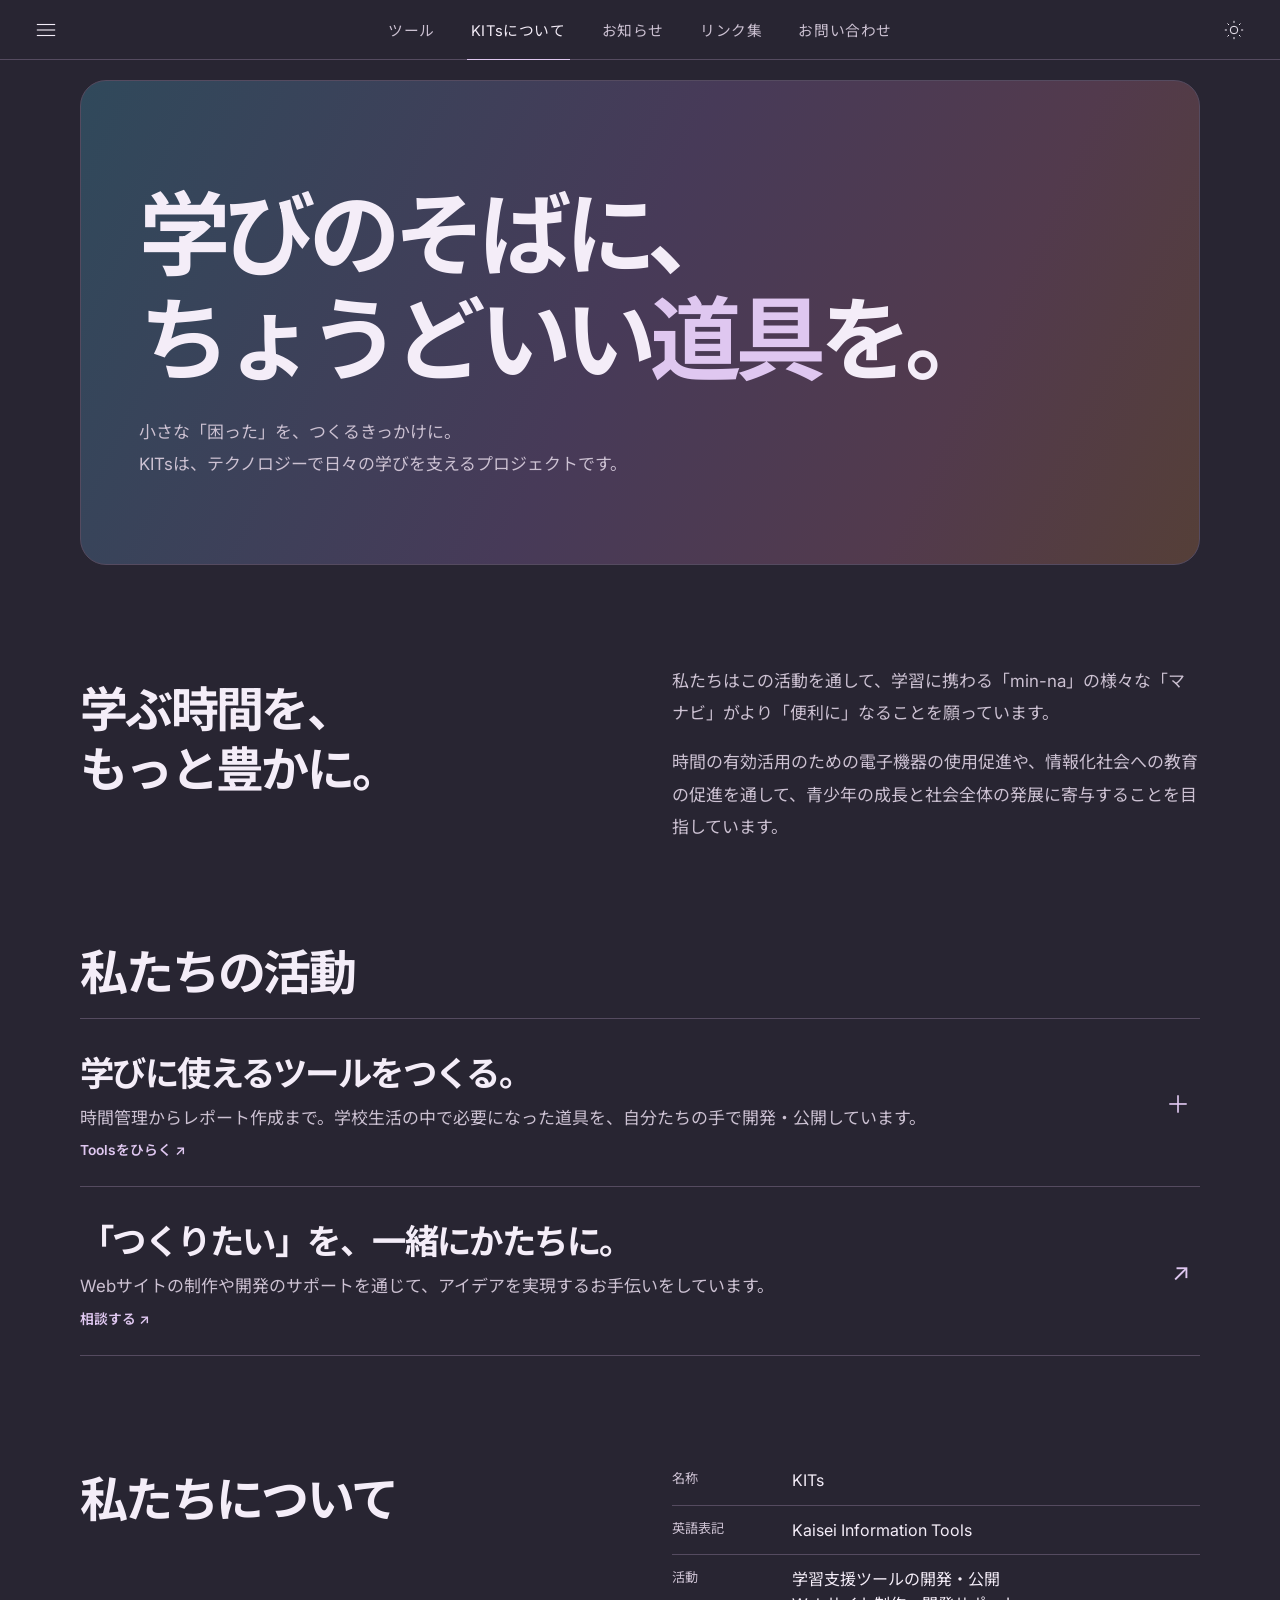
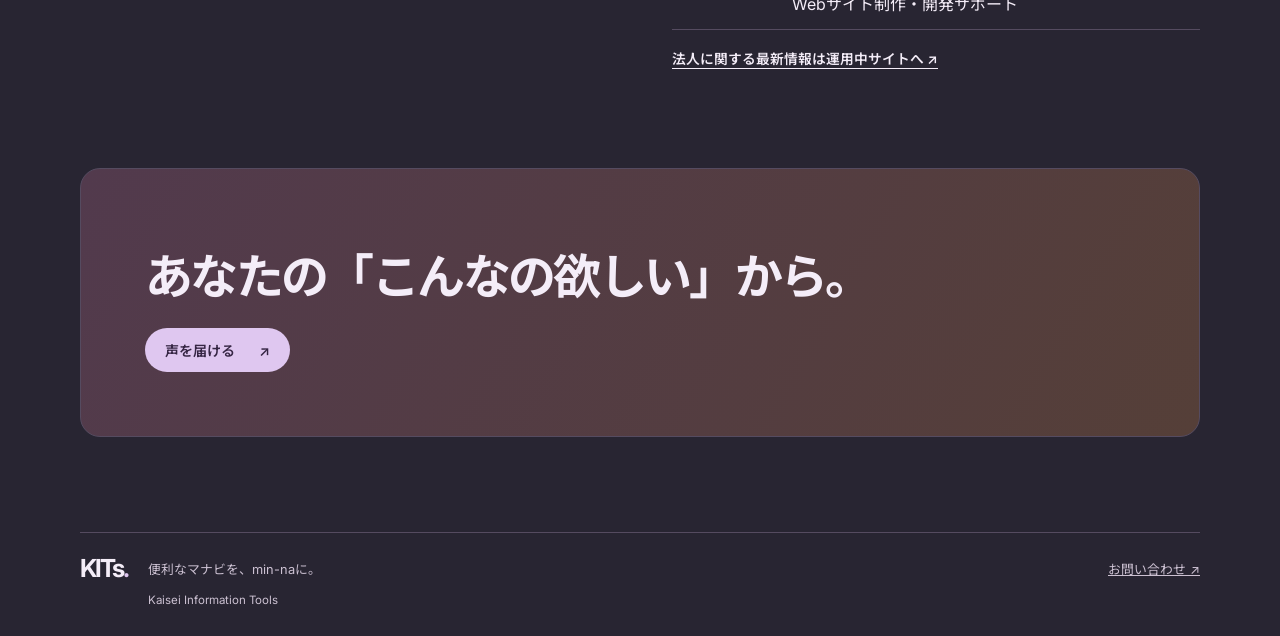
==== commit aa8cf4f0: "Refresh KITs with layered pastel colors and softer typography" ====
--- a/about.html
+++ b/about.html
@@ -18,6 +18,7 @@
   </script>
 <link rel="stylesheet" href="css/pages.css">
 <link rel="stylesheet" href="css/navigation.css">
+  <link rel="stylesheet" href="css/pastel.css">
 </head>
 <body class="info-page"><a class="skip-link" href="#main">本文へ移動</a>  <header class="header">
     <button class="menu-btn" aria-label="メニューを開く">
@@ -29,14 +30,14 @@
     </button>
 
     <nav class="main-nav">
-      <a href="index.html" class="nav-link">Tools</a>
-      <a href="about.html" class="nav-link active">About</a>
-      <a href="news.html" class="nav-link">News</a>
-      <a href="links.html" class="nav-link">Link</a>
-      <a href="contact.html" class="nav-link">Contact</a>
+      <a href="index.html" class="nav-link">ツール</a>
+      <a href="about.html" class="nav-link active">KITsについて</a>
+      <a href="news.html" class="nav-link">お知らせ</a>
+      <a href="links.html" class="nav-link">リンク集</a>
+      <a href="contact.html" class="nav-link">お問い合わせ</a>
     </nav>
 
-    <button class="theme-btn" id="themeBtn" aria-label="Toggle Theme">
+    <button class="theme-btn" id="themeBtn" aria-label="表示テーマを切り替える">
       <svg width="20" height="20" viewBox="0 0 24 24" fill="none" stroke="currentColor" stroke-width="1.2">
         <circle cx="12" cy="12" r="4.5"></circle>
         <line x1="12" y1="1" x2="12" y2="3.5"></line>
--- a/css/pages.css
+++ b/css/pages.css
@@ -1,10 +1,9 @@
 .info-page {
-  --page-bg:#202b35; --panel:#293845; --ink:#eff8ff; --muted:#bbcedd;
-  --rule:#465d70; --accent:#abdafa; --on-accent:#183549;
-  --sky:#314e65; --on-sky:#e3f3ff;
+  --page-bg:var(--pastel-base); --panel:var(--pastel-paper);
+  --ink:var(--pastel-ink); --muted:var(--pastel-muted); --rule:var(--pastel-edge);
+  --accent:var(--pastel-accent); --on-accent:var(--pastel-on-accent);
   background:var(--page-bg); color:var(--ink); padding-bottom:0;
 }
-.light .info-page { --page-bg:#f2f9fd; --panel:#fbfdff; --ink:#203848; --muted:#4a6577; --rule:#cbdfea; --accent:#235b7c; --on-accent:#f2f9fd; --sky:#d8edf9; --on-sky:#244a63; }
 .info-page a { color:inherit; }
 .info-page :focus-visible { outline:2px solid var(--accent); outline-offset:4px; }
 .page-wrap { width:min(1120px, calc(100% - 72px)); margin:auto; }
@@ -41,13 +40,13 @@
 .notice { display:flex; gap:12px; align-items:baseline; padding:18px 22px; margin-bottom:20px; border:1px solid var(--rule); border-radius:12px; font-size:.88rem; }
 .notice p { color:var(--muted); margin-top:.25em; }
 .notice-dot { flex:0 0 7px; height:7px; background:var(--accent); border-radius:50%; }
-.featured-news { display:block; position:relative; isolation:isolate; overflow:hidden; color:var(--on-sky)!important; background:var(--sky); border-radius:20px; padding:clamp(25px,5vw,60px); text-decoration:none; margin-bottom:48px; }
+.featured-news { display:block; position:relative; isolation:isolate; overflow:hidden; color:var(--ink)!important; background:var(--pastel-wash); border-radius:20px; padding:clamp(25px,5vw,60px); text-decoration:none; margin-bottom:48px; }
 .featured-news:hover .pill { opacity:.8; }
 .featured-news h2 { font-size:clamp(1.8rem,5.5vw,4.5rem); letter-spacing:-.06em; line-height:1.16; margin:.18em 0 .24em; }
 .featured-news p:not(.eyebrow) { max-width:36ch; font-size:.92rem; line-height:1.65; }
 .resource-card { padding:clamp(14px,4vw,34px); margin-top:18px; background:var(--panel); border:1px solid var(--rule); border-radius:18px; }
 .resource-card:hover,.official-contact:hover { border-color:var(--accent); }
-.resource-symbol { display:grid; place-items:center; width:clamp(42px,10vw,100px); aspect-ratio:1; border-radius:13px; color:var(--on-sky); background:var(--sky); font-size:clamp(1.4rem,4vw,3.25rem); }
+.resource-symbol { display:grid; place-items:center; width:clamp(42px,10vw,100px); aspect-ratio:1; border-radius:13px; color:var(--ink); background:var(--pastel-green); font-size:clamp(1.4rem,4vw,3.25rem); }
 .link-section { margin-top:48px; }
 .link-row h3 { font-size:1.15rem; }
 .link-row p { color:var(--muted); margin-top:.25em; font-size:.87rem; }
@@ -86,9 +85,21 @@
   .activity-icon { padding:0; }
 }
 .news-list article { display:grid; grid-template-columns:9rem 1fr; gap:14px; border-bottom:1px solid var(--rule); padding:24px 0; }
-.news-list time { font:500 .85rem 'JetBrains Mono',monospace; color:var(--muted); padding-top:3px; }
+.news-list time { font-size:.92rem; font-weight:600; color:var(--muted); padding-top:3px; }
 .news-tag { display:inline-block; color:var(--accent); border:1px solid var(--rule); border-radius:30px; padding:2px 9px; font-size:.72rem; }
 .news-list h3 { font-size:clamp(1.05rem,3vw,1.4rem); margin-top:.3em; }
 .news-list p { color:var(--muted); font-size:.88rem; line-height:1.7; margin-top:.3em; }
 .news-source { display:inline-block; margin-top:16px; }
 @media (max-width:540px) { .news-list article { grid-template-columns:1fr; gap:8px; } }
+
+.info-page .page-hero {
+  margin-top: 20px;
+  padding: clamp(32px, 7vw, 84px) clamp(20px, 5vw, 58px);
+  border: 1px solid var(--rule);
+  border-radius: 26px;
+  background: var(--pastel-wash);
+}
+.info-page .page-hero:not(.about-hero) { margin-bottom: clamp(24px, 5vw, 52px); }
+.info-page .cta { background: linear-gradient(120deg, var(--pastel-pink), var(--pastel-peach)); }
+.info-page .contact-panel { background: linear-gradient(140deg, var(--panel) 65%, var(--pastel-lilac)); }
+.info-page .notice { background: var(--pastel-cream); }
--- a/css/navigation.css
+++ b/css/navigation.css
@@ -1,11 +1,10 @@
 .kits-menu {
-  --menu-accent:#abdafa;
+  --menu-accent:var(--pastel-accent);
   position:fixed; inset:0 auto 0 0; margin:0; padding:24px;
   width:min(400px, 100%); max-width:100%; height:100%; max-height:100%;
   overflow:auto; border:0; border-right:1px solid var(--sharp-line);
-  background:#293845; color:#eff8ff; box-shadow:15px 0 50px #0005;
+  background:linear-gradient(155deg, var(--pastel-blue), var(--pastel-paper) 42%, var(--pastel-lilac)); color:var(--pastel-ink); box-shadow:15px 0 50px #0005;
 }
-html.light .kits-menu { --menu-accent:#235b7c; background:#f2f9fd; color:#203848; }
 .kits-menu::backdrop { background:#0008; }
 .kits-menu :focus-visible,.header :is(button,a):focus-visible { outline:2px solid var(--menu-accent, var(--text-main)); outline-offset:3px; }
 .kits-menu-head { display:flex; align-items:center; justify-content:space-between; gap:16px; padding-bottom:22px; }
@@ -16,7 +15,6 @@
 .kits-menu a { color:inherit; text-decoration:none; }
 .kits-menu nav a { display:grid; grid-template-columns:1fr auto; align-items:center; gap:6px; padding:12px 8px; min-height:46px; border-top:1px solid var(--sharp-line); }
 .kits-menu nav a[aria-current="page"],.kits-menu a:hover { color:var(--menu-accent); }
-.kits-menu a small { display:block; font-size:.72rem; opacity:.78; }
 .kits-shortcuts { margin-top:20px; }
 .kits-shortcuts div { display:flex; flex-wrap:wrap; gap:7px; }
 .kits-shortcuts a { padding:9px 11px; border:1px solid var(--sharp-line); border-radius:30px; font-size:.8rem; }
--- a/css/pastel.css
+++ b/css/pastel.css
@@ -0,0 +1,134 @@
+:root {
+  --pastel-ink: #f4edf8;
+  --pastel-muted: #ccc1d2;
+  --pastel-base: #282532;
+  --pastel-paper: #332e3d;
+  --pastel-edge: #554b60;
+  --pastel-blue: #30495b;
+  --pastel-lilac: #473a58;
+  --pastel-pink: #523a4d;
+  --pastel-cream: #534a37;
+  --pastel-green: #394c3d;
+  --pastel-peach: #553f38;
+  --pastel-accent: #dfc7f0;
+  --pastel-on-accent: #362644;
+}
+html.light {
+  --pastel-ink: #3c3446;
+  --pastel-muted: #665b6e;
+  --pastel-base: #fcfafc;
+  --pastel-paper: #fffdff;
+  --pastel-edge: #e5dce9;
+  --pastel-blue: #dceef8;
+  --pastel-lilac: #ede2f2;
+  --pastel-pink: #fae3ec;
+  --pastel-cream: #fbf4d9;
+  --pastel-green: #e7f1d8;
+  --pastel-peach: #fae8d9;
+  --pastel-accent: #644c79;
+  --pastel-on-accent: #fffaff;
+}
+:root {
+  --pastel-wash: linear-gradient(115deg, var(--pastel-blue), var(--pastel-lilac) 48%, var(--pastel-pink) 76%, var(--pastel-peach));
+  --soft-numbers: 'Nunito', 'Segoe UI', system-ui, sans-serif;
+}
+
+.tools-page {
+  --nav-bg: var(--pastel-paper);
+  --text-main: var(--pastel-ink);
+  --text-sub: var(--pastel-muted);
+  --sharp-line: var(--pastel-edge);
+  --sharp-line-bright: var(--pastel-muted);
+  --sharp-active: var(--pastel-accent);
+  --card-hover: var(--pastel-lilac);
+  background-color: var(--bg, var(--pastel-base));
+}
+html:has(.tools-page) { --bg: var(--pastel-base); }
+.tools-page .sub-nav-wrapper {
+  width: min(1020px, calc(100% - 32px));
+  margin-inline: auto;
+}
+.tools-page .sub-nav {
+  gap: 4px;
+  padding: 4px;
+  border: 1px solid var(--pastel-edge);
+  border-radius: 30px;
+  background: var(--pastel-paper);
+}
+.tools-page .sub-link { border-radius: 25px; padding: 9px 14px; font-weight: 600; }
+.tools-page .sub-link.active { background: var(--pastel-lilac); }
+.tools-page .sub-link.active::after { display: none; }
+.tools-page .portal-clock-banner {
+  max-width: none;
+  min-height: 224px;
+  border-color: var(--pastel-edge);
+  box-shadow: 0 12px 30px #38274917;
+}
+.tools-page .portal-clock-banner:not(.has-bg) { background-image: var(--pastel-wash); }
+.tools-page .banner-content { padding: 58px 16px 30px; }
+.tools-page .banner-date-main { font-weight: 500; }
+.tools-page .banner-weekday { color: inherit; }
+.tools-page .banner-time-area, .news-list time {
+  font-family: var(--soft-numbers);
+  font-variant-numeric: tabular-nums;
+}
+.tools-page .banner-time-main { font-size: clamp(3.5rem, 10vw, 5.6rem); font-weight: 600; }
+.tools-page .banner-time-sec { color: inherit; opacity: .75; font-weight: 500; }
+.tools-page .banner-toolbar { max-width: calc(100% - 24px); gap: 2px; padding-inline: 5px; }
+.tools-page .banner-btn { font-family: inherit; white-space: nowrap; }
+.tools-page .banner-btn:focus-visible, .tools-page .sub-link:focus-visible {
+  outline: 2px solid var(--pastel-accent);
+  outline-offset: 2px;
+}
+.tools-page .container { max-width: 1076px; }
+.tools-page .section-header { margin-bottom: 16px; gap: 12px; }
+.tools-page .section-title { font-size: clamp(1.35rem, 3.2vw, 2rem); font-weight: 650; }
+.tools-page .section-line::before { display: none; }
+.tools-page .tools-grid { grid-template-columns: repeat(4, minmax(0, 1fr)); gap: 16px; }
+.tools-page .tool-item {
+  --tool-tint: var(--pastel-blue);
+  --icon-bg: var(--tool-tint);
+  align-items: flex-start;
+  padding: 16px;
+  background: var(--pastel-paper);
+  border: 1px solid var(--pastel-edge);
+  box-shadow: 0 5px 16px #3827490e;
+}
+.tools-page [data-origin="stem"] { --tool-tint: var(--pastel-green); }
+.tools-page [data-origin="report"] { --tool-tint: var(--pastel-lilac); }
+.tools-page [data-id="pomodoro"], .tools-page [data-id="tategaki"] { --tool-tint: var(--pastel-pink); }
+.tools-page [data-id="stopwatch"], .tools-page [data-id="unit"] { --tool-tint: var(--pastel-cream); }
+.tools-page [data-id="latex"] { --tool-tint: var(--pastel-peach); }
+.tools-page .tool-item:hover { background: var(--tool-tint); }
+.tools-page .icon-box {
+  width: clamp(52px, 8vw, 76px);
+  margin-bottom: 12px;
+  border: 0;
+  border-radius: 17px;
+  box-shadow: none;
+}
+.tools-page .icon-box svg { width: 77%; height: 77%; }
+.tools-page .tool-title { font-size: 1rem; font-weight: 650; }
+.tools-page .tool-desc { font-weight: 400; }
+@media (max-width: 680px) {
+  .tools-page .tools-grid { grid-template-columns: repeat(2, minmax(0, 1fr)); gap: 12px; }
+  .tools-page .container { padding-inline: 16px; }
+  .tools-page .tool-item { padding: 12px; }
+  .tools-page .banner-toolbar { right: 10px; }
+  .tools-page .banner-btn { padding-inline: 4px; }
+}
+
+.tool-detail-page {
+  --bg: var(--pastel-base);
+  --nav-bg: var(--pastel-paper);
+  --text-main: var(--pastel-ink);
+  --text-sub: var(--pastel-muted);
+  --sharp-line: var(--pastel-edge);
+  --sharp-line-bright: var(--pastel-muted);
+  --sharp-active: var(--pastel-accent);
+  --card-bg: var(--pastel-paper);
+  --card-hover: var(--pastel-lilac);
+  --card-border: var(--pastel-edge);
+}
+.tool-detail-page .meter-bg-circle { fill: var(--pastel-lilac); }
+.tool-detail-page .meter-status { letter-spacing: .04em; }
